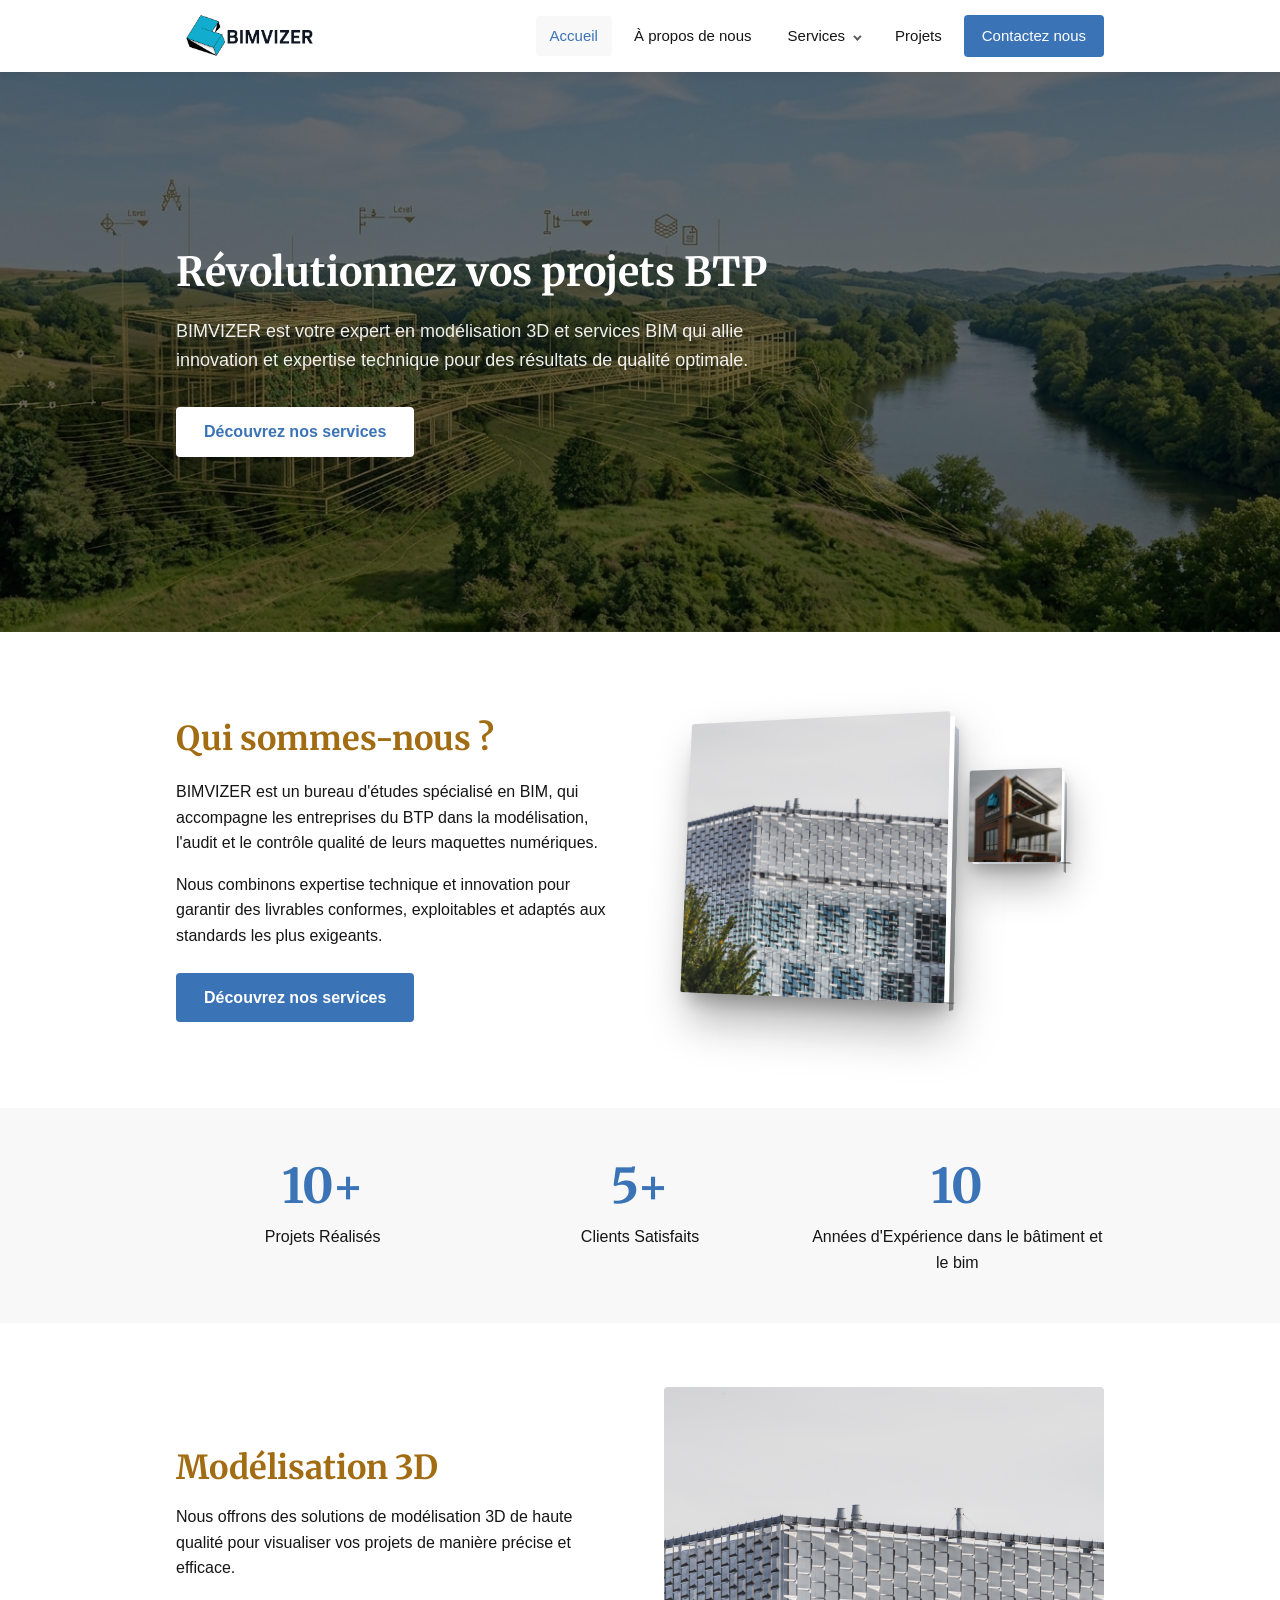
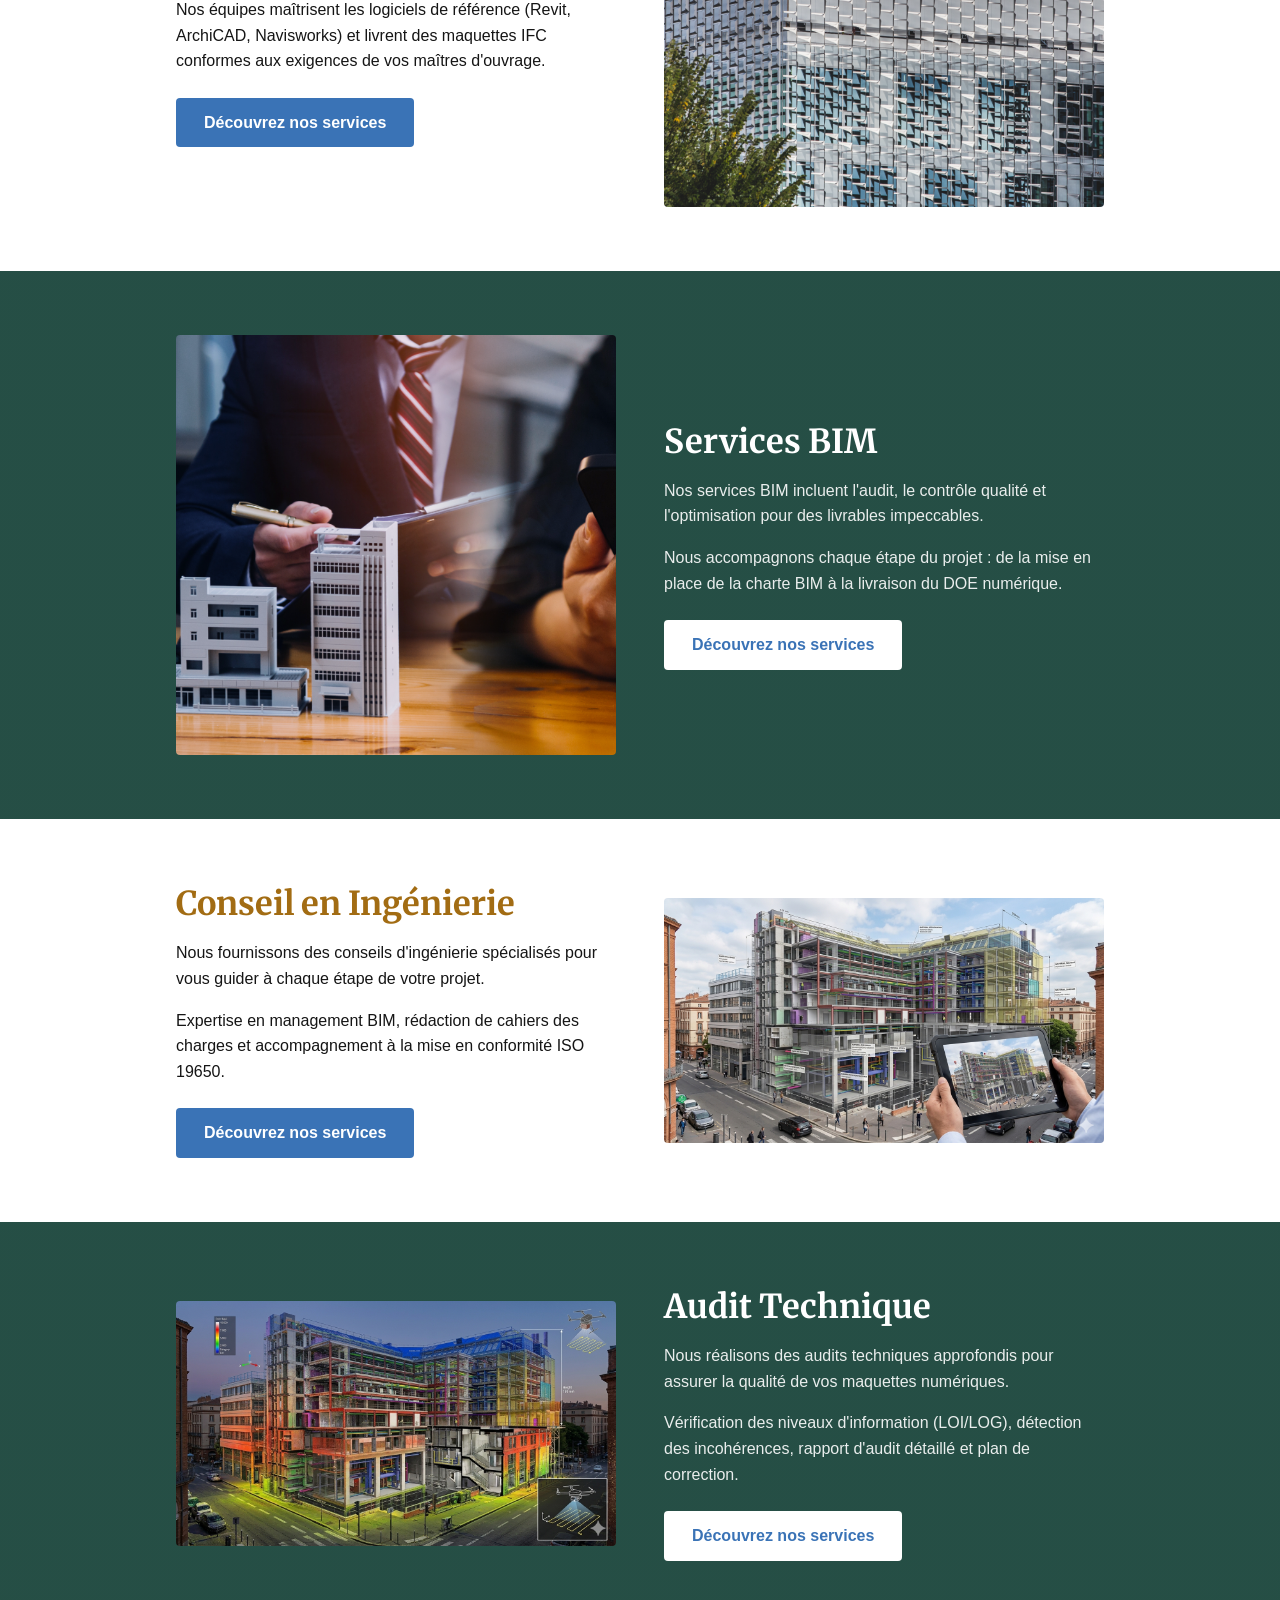
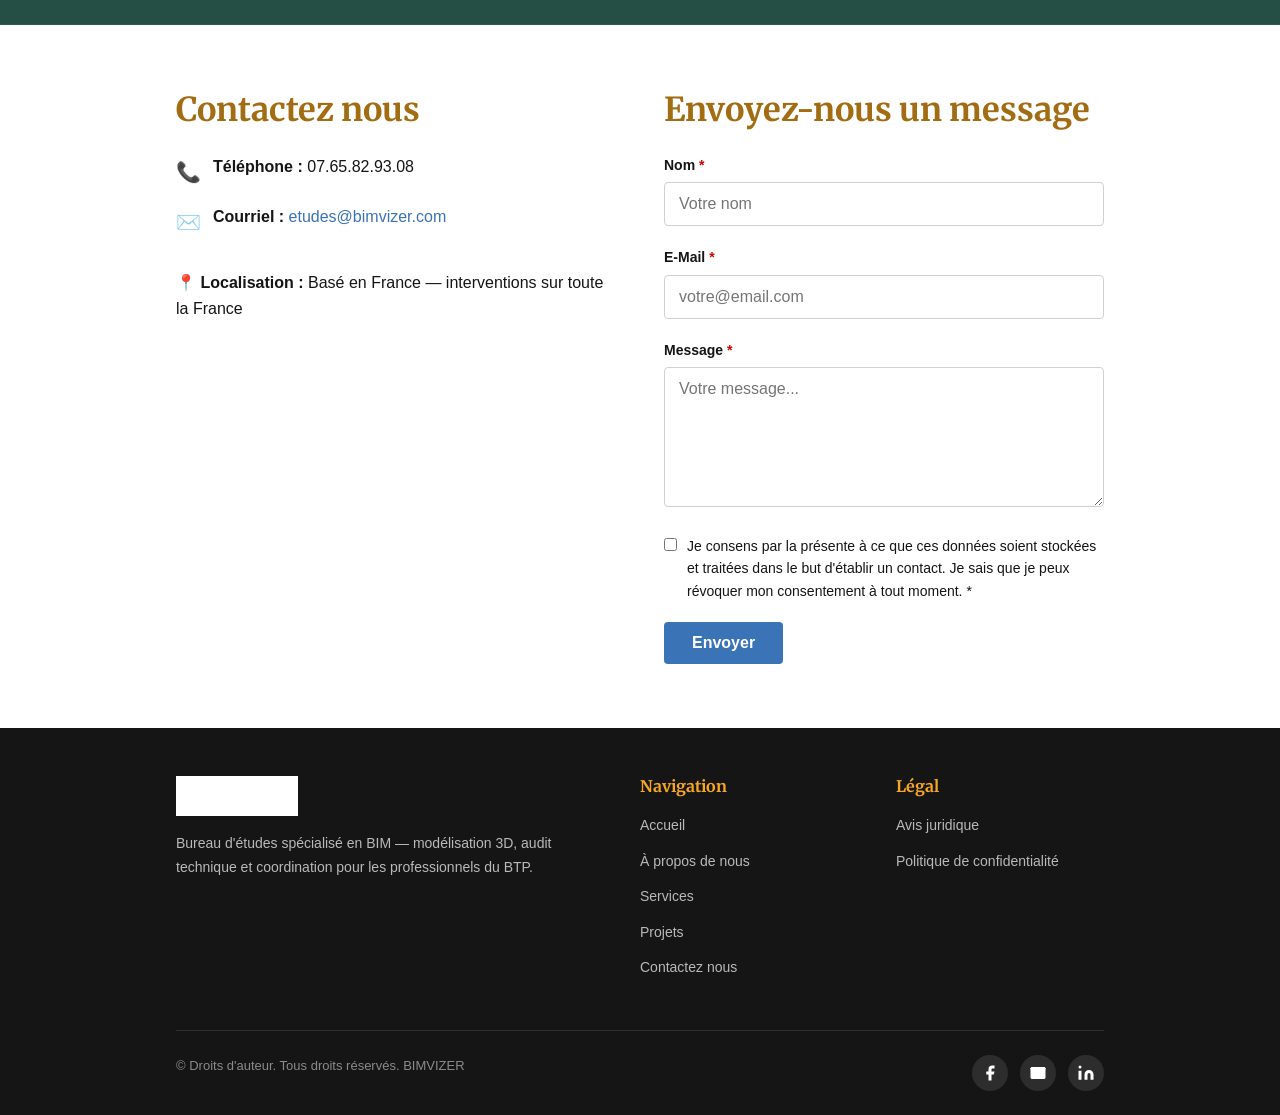
==== index.html @ ee9e4ab6 "ajout site BIMVIZER" ====
<!DOCTYPE html>
<html lang="fr-FR">
<head>
  <meta charset="UTF-8">
  <meta name="viewport" content="width=device-width, initial-scale=1">
  <title>BIMVIZER - Experts en Modélisation et Services BIM</title>
  <meta name="description" content="Découvrez BIMVIZER, votre partenaire en modélisation 3D et audit technique pour projet BTP.">
  <link rel="stylesheet" href="css/style.css">
</head>
<body>

<!-- ===== HEADER ===== -->
<header class="site-header">
  <div class="header-inner">
    <a href="index.html" class="logo-link">
      <img src="assets/images/logo-nav.png" alt="BIMVIZER" height="48">
    </a>
    <input type="checkbox" id="nav-toggle" class="nav-toggle">
    <label for="nav-toggle" class="nav-toggle-label" aria-label="Menu">
      <span></span><span></span><span></span>
    </label>
    <nav class="site-nav" aria-label="Navigation principale">
      <a href="index.html" class="active">Accueil</a>
      <a href="pages/a-propos.html">À propos de nous</a>
      <div class="nav-dropdown">
        <a href="pages/services.html">Services</a>
        <div class="nav-dropdown__menu">
          <a href="pages/modelisation-3d.html">Modélisation 3D BIM</a>
          <a href="pages/audit-bim.html">Audit & Contrôle qualité BIM</a>
          <a href="pages/coordination-bim.html">Coordination BIM</a>
          <a href="pages/services.html#releve">Relevé / Scan 3D</a>
        </div>
      </div>
      <a href="pages/projets.html">Projets</a>
      <a href="pages/contact.html" class="nav-cta">Contactez nous</a>
    </nav>
  </div>
</header>

<!-- ===== HERO ===== -->
<section class="hero">
  <div class="container">
    <div class="hero__inner fade-up is-visible">
      <h1>Révolutionnez vos projets BTP</h1>
      <p>BIMVIZER est votre expert en modélisation 3D et services BIM qui allie innovation et expertise technique pour des résultats de qualité optimale.</p>
      <a href="pages/services.html" class="btn btn--white">Découvrez nos services</a>
    </div>
  </div>
</section>

<!-- ===== QUI SOMMES-NOUS ===== -->
<section class="section section--white">
  <div class="container">
    <div class="about-grid">
      <div class="about-text fade-up">
        <h2>Qui sommes-nous&nbsp;?</h2>
        <p>BIMVIZER est un bureau d'études spécialisé en BIM, qui accompagne les entreprises du BTP dans la modélisation, l'audit et le contrôle qualité de leurs maquettes numériques.</p>
        <p>Nous combinons expertise technique et innovation pour garantir des livrables conformes, exploitables et adaptés aux standards les plus exigeants.</p>
        <a href="pages/a-propos.html" class="btn btn--primary" style="margin-top:8px">Découvrez nos services</a>
      </div>
      <div class="about-images fade-up">
        <div class="img-3d-wrap">
          <img src="assets/images/bim-model-1.png" alt="Maquette BIM">
        </div>
        <div class="img-3d-wrap img-3d-wrap--secondary">
          <img src="assets/images/bim-model-2.png" alt="Coordination BIM">
        </div>
      </div>
    </div>
  </div>
</section>

<!-- ===== STATS ===== -->
<section class="stats-section">
  <div class="container">
    <div class="stats-grid">
      <div class="stat-item fade-up">
        <h2>10+</h2>
        <p>Projets Réalisés</p>
      </div>
      <div class="stat-item fade-up">
        <h2>5+</h2>
        <p>Clients Satisfaits</p>
      </div>
      <div class="stat-item fade-up">
        <h2>10</h2>
        <p>Années d'Expérience dans le bâtiment et le bim</p>
      </div>
    </div>
  </div>
</section>

<!-- ===== SERVICE 1 — Modélisation 3D ===== -->
<section class="section section--white service-section">
  <div class="container">
    <div class="service-layout">
      <div class="service-text fade-up">
        <h2>Modélisation 3D</h2>
        <p>Nous offrons des solutions de modélisation 3D de haute qualité pour visualiser vos projets de manière précise et efficace.</p>
        <p>Nos équipes maîtrisent les logiciels de référence (Revit, ArchiCAD, Navisworks) et livrent des maquettes IFC conformes aux exigences de vos maîtres d'ouvrage.</p>
        <a href="pages/modelisation-3d.html" class="btn btn--primary">Découvrez nos services</a>
      </div>
      <div class="service-image fade-up">
        <img src="assets/images/bim-model-1.png" alt="Modélisation 3D BIM">
      </div>
    </div>
  </div>
</section>

<!-- ===== SERVICE 2 — Services BIM (overlay) ===== -->
<section class="service-section service-section--overlay" style="--service-bg-img:url('assets/images/hero-bg.png')">
  <div class="container">
    <div class="service-layout service-layout--reverse">
      <div class="service-text fade-up">
        <h2>Services BIM</h2>
        <p>Nos services BIM incluent l'audit, le contrôle qualité et l'optimisation pour des livrables impeccables.</p>
        <p>Nous accompagnons chaque étape du projet : de la mise en place de la charte BIM à la livraison du DOE numérique.</p>
        <a href="pages/services.html" class="btn btn--white">Découvrez nos services</a>
      </div>
      <div class="service-image fade-up">
        <img src="assets/images/services-img.png" alt="Services BIM">
      </div>
    </div>
  </div>
</section>

<!-- ===== SERVICE 3 — Conseil en Ingénierie ===== -->
<section class="section section--white service-section">
  <div class="container">
    <div class="service-layout">
      <div class="service-text fade-up">
        <h2>Conseil en Ingénierie</h2>
        <p>Nous fournissons des conseils d'ingénierie spécialisés pour vous guider à chaque étape de votre projet.</p>
        <p>Expertise en management BIM, rédaction de cahiers des charges et accompagnement à la mise en conformité ISO 19650.</p>
        <a href="pages/coordination-bim.html" class="btn btn--primary">Découvrez nos services</a>
      </div>
      <div class="service-image fade-up">
        <img src="assets/images/coordination.png" alt="Coordination BIM">
      </div>
    </div>
  </div>
</section>

<!-- ===== SERVICE 4 — Audit Technique (overlay) ===== -->
<section class="service-section service-section--overlay" style="--service-bg-img:url('assets/images/audit-bim.png')">
  <div class="container">
    <div class="service-layout service-layout--reverse">
      <div class="service-text fade-up">
        <h2>Audit Technique</h2>
        <p>Nous réalisons des audits techniques approfondis pour assurer la qualité de vos maquettes numériques.</p>
        <p>Vérification des niveaux d'information (LOI/LOG), détection des incohérences, rapport d'audit détaillé et plan de correction.</p>
        <a href="pages/audit-bim.html" class="btn btn--white">Découvrez nos services</a>
      </div>
      <div class="service-image fade-up">
        <img src="assets/images/audit-bim.png" alt="Audit BIM">
      </div>
    </div>
  </div>
</section>

<!-- ===== CONTACT ===== -->
<section class="section section--white" id="contact">
  <div class="container">
    <div class="contact-grid">
      <div class="contact-info fade-up">
        <h2>Contactez nous</h2>
        <ul class="contact-info-list">
          <li>
            <span class="icon">📞</span>
            <span><strong>Téléphone&nbsp;:</strong> 07.65.82.93.08</span>
          </li>
          <li>
            <span class="icon">✉️</span>
            <span><strong>Courriel&nbsp;:</strong> <a href="mailto:etudes@bimvizer.com" style="color:var(--primary)">etudes@bimvizer.com</a></span>
          </li>
        </ul>
        <p><strong>📍 Localisation :</strong> Basé en France — interventions sur toute la France</p>
      </div>
      <div class="contact-form fade-up">
        <h2>Envoyez-nous un message</h2>
        <form id="contact-form" novalidate>
          <div class="form-group">
            <label for="name">Nom <span class="required">*</span></label>
            <input type="text" id="name" name="name" class="form-control" required placeholder="Votre nom">
          </div>
          <div class="form-group">
            <label for="email">E-Mail <span class="required">*</span></label>
            <input type="email" id="email" name="email" class="form-control" required placeholder="votre@email.com">
          </div>
          <div class="form-group">
            <label for="message">Message <span class="required">*</span></label>
            <textarea id="message" name="message" class="form-control" required placeholder="Votre message..."></textarea>
          </div>
          <div class="form-check">
            <input type="checkbox" id="consent" name="consent" required>
            <label for="consent">Je consens par la présente à ce que ces données soient stockées et traitées dans le but d'établir un contact. Je sais que je peux révoquer mon consentement à tout moment. <span class="required">*</span></label>
          </div>
          <div class="form-submit">
            <button type="submit" class="btn btn--primary">Envoyer</button>
          </div>
          <p class="form-msg" id="form-msg" hidden></p>
        </form>
      </div>
    </div>
  </div>
</section>

<!-- ===== FOOTER ===== -->
<footer class="site-footer">
  <div class="footer-inner">
    <div class="footer-top">
      <div class="footer-brand">
        <img src="assets/images/logo-nav.png" alt="BIMVIZER">
        <p>Bureau d'études spécialisé en BIM&nbsp;— modélisation 3D, audit technique et coordination pour les professionnels du BTP.</p>
      </div>
      <div class="footer-col">
        <h4>Navigation</h4>
        <ul>
          <li><a href="index.html">Accueil</a></li>
          <li><a href="pages/a-propos.html">À propos de nous</a></li>
          <li><a href="pages/services.html">Services</a></li>
          <li><a href="pages/projets.html">Projets</a></li>
          <li><a href="pages/contact.html">Contactez nous</a></li>
        </ul>
      </div>
      <div class="footer-col">
        <h4>Légal</h4>
        <ul>
          <li><a href="#">Avis juridique</a></li>
          <li><a href="#">Politique de confidentialité</a></li>
        </ul>
      </div>
    </div>
    <div class="footer-bottom">
      <p class="footer-copy">&copy; Droits d'auteur. Tous droits réservés. BIMVIZER</p>
      <div class="social-links">
        <a href="https://www.facebook.com/" target="_blank" rel="noopener" aria-label="Facebook">
          <svg viewBox="0 0 24 24"><path d="M18 2h-3a5 5 0 0 0-5 5v3H7v4h3v8h4v-8h3l1-4h-4V7a1 1 0 0 1 1-1h3z"/></svg>
        </a>
        <a href="mailto:etudes@bimvizer.com" aria-label="Email">
          <svg viewBox="0 0 24 24"><path d="M4 4h16c1.1 0 2 .9 2 2v12c0 1.1-.9 2-2 2H4c-1.1 0-2-.9-2-2V6c0-1.1.9-2 2-2z"/><polyline points="22,6 12,13 2,6" style="fill:none;stroke:currentColor;stroke-width:2"/></svg>
        </a>
        <a href="https://www.linkedin.com/" target="_blank" rel="noopener" aria-label="LinkedIn">
          <svg viewBox="0 0 24 24"><path d="M16 8a6 6 0 0 1 6 6v7h-4v-7a2 2 0 0 0-2-2 2 2 0 0 0-2 2v7h-4v-7a6 6 0 0 1 6-6z"/><rect x="2" y="9" width="4" height="12"/><circle cx="4" cy="4" r="2"/></svg>
        </a>
      </div>
    </div>
  </div>
</footer>

<script>
// Scroll animations
(function(){
  var els = document.querySelectorAll('.fade-up');
  if (!('IntersectionObserver' in window)) {
    els.forEach(function(el){ el.classList.add('is-visible'); });
    return;
  }
  var io = new IntersectionObserver(function(entries){
    entries.forEach(function(e){
      if(e.isIntersecting){ e.target.classList.add('is-visible'); io.unobserve(e.target); }
    });
  }, { threshold: 0.1 });
  els.forEach(function(el){ io.observe(el); });
})();

// Contact form
(function(){
  var form = document.getElementById('contact-form');
  var msg  = document.getElementById('form-msg');
  if(!form) return;
  form.addEventListener('submit', function(e){
    e.preventDefault();
    if(!form.checkValidity()){ form.reportValidity(); return; }
    msg.hidden = false;
    msg.className = 'form-msg form-msg--success';
    msg.textContent = 'Le message a été envoyé avec succès.';
    form.reset();
  });
})();
</script>
</body>
</html>
---- css/style.css ----
/* ============================================================
   BIMVIZER — Design System
   Couleurs:  bg=#f8f8f8  text=#151515  primary=#3a73b6
              gold=#a26c13  footer-gold=#F5A623  footer-bg=#151515
   Polices:   Arial (body)  Merriweather (headings)
   Max-width: 960px (content)
   ============================================================ */

@import url('https://fonts.googleapis.com/css2?family=Merriweather:wght@300;400;700&display=swap');

/* ---- Reset ---- */
*, *::before, *::after { box-sizing: border-box; margin: 0; padding: 0; }
img { max-width: 100%; height: auto; display: block; }
a { text-decoration: none; color: inherit; }
ul { list-style: none; }

/* ---- Root tokens ---- */
:root {
  --bg:          #f8f8f8;
  --text:        #151515;
  --primary:     #3a73b6;
  --gold:        #a26c13;
  --footer-gold: #F5A623;
  --footer-bg:   #151515;
  --teal:        #50E3C2;
  --white:       #ffffff;
  --max-w:       960px;
  --radius:      4px;
  --transition:  0.25s ease;
}

/* ---- Base ---- */
html { scroll-behavior: smooth; }
body {
  font-family: Arial, Helvetica, sans-serif;
  font-size: 16px;
  line-height: 1.6;
  color: var(--text);
  background: var(--bg);
}
h1, h2, h3, h4, h5, h6 {
  font-family: 'Merriweather', Georgia, serif;
  line-height: 1.25;
}
h1 { font-size: 40px; }
h2 { font-size: 33px; }
h3 { font-size: 28px; }
h4 { font-size: 23px; }
h5 { font-size: 19px; }
h6 { font-size: 16px; }
p { margin-bottom: 1em; }
p:last-child { margin-bottom: 0; }

/* ---- Layout helpers ---- */
.container {
  width: 100%;
  max-width: var(--max-w);
  margin: 0 auto;
  padding: 0 16px;
}
.section { padding: 64px 0; }
.section--white  { background: var(--white); color: var(--text); }
.section--light  { background: var(--bg);    color: var(--text); }
.section--dark   { background: var(--footer-bg); color: var(--white); }

/* ---- Buttons ---- */
.btn {
  display: inline-block;
  padding: 12px 28px;
  border-radius: var(--radius);
  font-family: Arial, sans-serif;
  font-size: 16px;
  font-weight: 600;
  cursor: pointer;
  transition: opacity var(--transition), background var(--transition);
  border: none;
}
.btn--primary {
  background: var(--primary);
  color: var(--white);
}
.btn--primary:hover { opacity: 0.88; }
.btn--ghost {
  background: transparent;
  color: var(--primary);
  border: 2px solid var(--primary);
}
.btn--ghost:hover { background: var(--primary); color: var(--white); }
.btn--white {
  background: var(--white);
  color: var(--primary);
}
.btn--white:hover { background: var(--bg); }

/* ---- Grid ---- */
.row {
  display: flex;
  flex-wrap: wrap;
  gap: 32px;
  align-items: center;
}
.row--reverse { flex-direction: row-reverse; }
.col-6 { flex: 0 0 calc(50% - 16px); max-width: calc(50% - 16px); }
.col-4 { flex: 0 0 calc(33.333% - 22px); max-width: calc(33.333% - 22px); }
.col-3 { flex: 0 0 calc(25% - 24px); max-width: calc(25% - 24px); }
.col-12 { flex: 0 0 100%; max-width: 100%; }

/* ============================================================
   HEADER / NAV
   ============================================================ */
.site-header {
  position: sticky;
  top: 0;
  z-index: 1000;
  background: var(--white);
  box-shadow: 0 2px 8px rgba(0,0,0,0.08);
}
.header-inner {
  display: flex;
  align-items: center;
  justify-content: space-between;
  height: 72px;
  max-width: var(--max-w);
  margin: 0 auto;
  padding: 0 16px;
}
.logo-link img {
  height: 48px;
  width: auto;
}

/* Nav */
.site-nav { display: flex; align-items: center; gap: 8px; }
.site-nav a {
  padding: 8px 14px;
  border-radius: var(--radius);
  font-size: 15px;
  color: var(--text);
  transition: background var(--transition), color var(--transition);
}
.site-nav a:hover,
.site-nav a.active { background: var(--bg); color: var(--primary); }
.site-nav a.nav-cta {
  background: var(--primary);
  color: var(--white);
  padding: 9px 18px;
}
.site-nav a.nav-cta:hover { opacity: 0.88; }

/* Hamburger */
.nav-toggle { display: none; }
.nav-toggle-label {
  display: none;
  flex-direction: column;
  gap: 5px;
  cursor: pointer;
  padding: 4px;
}
.nav-toggle-label span {
  display: block;
  width: 26px;
  height: 2px;
  background: var(--text);
  transition: all var(--transition);
}

/* ============================================================
   HERO
   ============================================================ */
.hero {
  position: relative;
  min-height: 560px;
  display: flex;
  align-items: center;
  background:
    linear-gradient(rgba(0,0,0,0.55), rgba(0,0,0,0.55)),
    url('../assets/images/nature.png') center/cover no-repeat;
  color: var(--white);
  padding: 80px 0;
}
.hero .container { position: relative; z-index: 1; }
.hero__inner { max-width: 600px; }
.hero h1 {
  color: var(--white);
  font-size: 40px;
  margin-bottom: 20px;
}
.hero p {
  font-size: 18px;
  opacity: 0.92;
  margin-bottom: 32px;
}

/* ============================================================
   ABOUT SECTION
   ============================================================ */
.about-grid {
  display: grid;
  grid-template-columns: 1fr 1fr;
  gap: 48px;
  align-items: center;
}
.about-text h2 { color: var(--gold); margin-bottom: 20px; }
.about-text p  { color: var(--text); margin-bottom: 16px; }
.about-text .btn { margin-top: 8px; }
.about-images {
  display: grid;
  grid-template-columns: 3fr 1fr;
  gap: 16px;
  align-items: start;
  perspective: 1000px;
  padding: 24px 40px 48px 16px;
}

/* ── 3D parallelepiped block effect ─────────────────────────── */
.img-3d-wrap {
  position: relative;
  display: block;
  border-radius: 2px;
  transform: rotateY(-18deg) rotateX(5deg);
  transform-style: preserve-3d;
  box-shadow:
    0 24px 48px rgba(0, 0, 0, 0.34),
    0 8px 18px rgba(0, 0, 0, 0.22);
  transition: transform 0.35s ease, box-shadow 0.35s ease;
  will-change: transform;
}
.img-3d-wrap::before,
.img-3d-wrap::after {
  content: "";
  position: absolute;
  pointer-events: none;
  background: linear-gradient(135deg, rgba(58,115,182,0.22), rgba(21,21,21,0.42));
  transform-style: preserve-3d;
}
.img-3d-wrap::before {
  top: 10px;
  right: -18px;
  width: 18px;
  height: calc(100% - 2px);
  transform: rotateY(90deg);
  transform-origin: left center;
  filter: brightness(0.72);
}
.img-3d-wrap::after {
  left: 9px;
  bottom: -18px;
  width: calc(100% - 1px);
  height: 18px;
  transform: rotateX(90deg);
  transform-origin: center top;
  filter: brightness(0.62);
}
.img-3d-wrap:hover {
  transform: rotateY(-10deg) rotateX(3deg);
  box-shadow:
    0 20px 40px rgba(0, 0, 0, 0.3),
    0 5px 15px rgba(0, 0, 0, 0.2);
}
.img-3d-wrap--secondary {
  margin-top: 52px;
  box-shadow:
    0 20px 38px rgba(0, 0, 0, 0.3),
    0 6px 14px rgba(0, 0, 0, 0.2);
}
.img-3d-wrap img {
  position: relative;
  z-index: 2;
  display: block;
  width: 100%;
  height: 100%;
  object-fit: cover;
  border-radius: 2px;
  transform: translateZ(18px);
}

/* ============================================================
   STATS STRIP
   ============================================================ */
.stats-section { padding: 48px 0; background: var(--bg); }
.stats-grid {
  display: grid;
  grid-template-columns: repeat(3, 1fr);
  gap: 24px;
  text-align: center;
}
.stat-item h2 {
  color: var(--primary);
  font-size: 48px;
  font-weight: 700;
  margin-bottom: 8px;
}
.stat-item p { color: var(--text); font-size: 16px; }

/* ============================================================
   SERVICE SECTIONS (alternating image/text)
   ============================================================ */
.service-section { padding: 64px 0; }
.service-section--overlay {
  position: relative;
  background-color: #50E3C2;
  background-image:
    linear-gradient(rgba(21,21,21,0.72), rgba(21,21,21,0.72)),
    var(--service-bg-img, url('../assets/images/hero-bg.png'));
  background-size: cover;
  background-position: center;
  color: var(--white);
}
.service-section--overlay h2 { color: var(--white); }
.service-section--overlay p  { color: rgba(255,255,255,0.9); }

.service-layout {
  display: grid;
  grid-template-columns: 1fr 1fr;
  gap: 48px;
  align-items: center;
}
.service-layout--reverse { direction: rtl; }
.service-layout--reverse > * { direction: ltr; }

.service-text h2 { color: var(--gold); margin-bottom: 16px; }
.service-section--overlay .service-text h2 { color: var(--white); }
.service-text p  { margin-bottom: 16px; }
.service-text .btn { margin-top: 8px; }
.service-image img {
  width: 100%;
  border-radius: var(--radius);
  object-fit: cover;
  max-height: 420px;
}

/* ============================================================
   SERVICES CARDS PAGE
   ============================================================ */
.services-grid {
  display: grid;
  grid-template-columns: repeat(2, 1fr);
  gap: 32px;
  margin-top: 40px;
}
.service-card {
  background: var(--white);
  border-radius: 8px;
  overflow: hidden;
  box-shadow: 0 2px 12px rgba(0,0,0,0.07);
  transition: transform var(--transition), box-shadow var(--transition);
}
.service-card:hover {
  transform: translateY(-4px);
  box-shadow: 0 8px 24px rgba(0,0,0,0.12);
}
.service-card__img { aspect-ratio: 16/9; object-fit: cover; width: 100%; }
.service-card__body { padding: 24px; }
.service-card__body h3 { color: var(--primary); margin-bottom: 10px; }
.service-card__body p  { color: var(--text); font-size: 15px; margin-bottom: 16px; }

/* ============================================================
   PROJECTS GRID
   ============================================================ */
.projects-grid {
  display: grid;
  grid-template-columns: repeat(3, 1fr);
  gap: 28px;
  margin-top: 40px;
}
.project-card {
  background: var(--white);
  border-radius: 8px;
  overflow: hidden;
  box-shadow: 0 2px 12px rgba(0,0,0,0.07);
  transition: transform var(--transition);
}
.project-card:hover { transform: translateY(-4px); }
.project-card__img { aspect-ratio: 4/3; object-fit: cover; width: 100%; }
.project-card__body { padding: 20px; }
.project-card__body h3 { color: var(--primary); font-size: 20px; margin-bottom: 8px; }
.project-card__meta { font-size: 13px; color: #666; margin-bottom: 8px; }
.project-card__body p  { font-size: 15px; color: var(--text); }

/* ============================================================
   CONTACT
   ============================================================ */
.contact-grid {
  display: grid;
  grid-template-columns: 1fr 1fr;
  gap: 48px;
  align-items: start;
}
.contact-info h2 { color: var(--gold); margin-bottom: 24px; }
.contact-info-list { margin-bottom: 32px; }
.contact-info-list li {
  display: flex;
  align-items: flex-start;
  gap: 12px;
  margin-bottom: 16px;
  font-size: 16px;
}
.contact-info-list li span.icon {
  font-size: 20px;
  flex-shrink: 0;
  margin-top: 2px;
}
.map-wrapper {
  width: 100%;
  border-radius: var(--radius);
  overflow: hidden;
  margin-top: 16px;
}
.map-wrapper img { width: 100%; }

/* Form */
.contact-form h2 { color: var(--gold); margin-bottom: 24px; }
.form-group { margin-bottom: 20px; }
.form-group label {
  display: block;
  font-size: 14px;
  font-weight: 600;
  margin-bottom: 6px;
  color: var(--text);
}
.form-group .required { color: #c00; }
.form-control {
  width: 100%;
  padding: 12px 14px;
  border: 1px solid #d0d0d0;
  border-radius: var(--radius);
  font-family: Arial, sans-serif;
  font-size: 16px;
  color: var(--text);
  background: var(--white);
  transition: border-color var(--transition);
}
.form-control:focus {
  outline: none;
  border-color: var(--primary);
}
textarea.form-control { min-height: 140px; resize: vertical; }
.form-check {
  display: flex;
  align-items: flex-start;
  gap: 10px;
  margin-bottom: 20px;
}
.form-check input { margin-top: 3px; flex-shrink: 0; }
.form-check label { font-size: 14px; color: var(--text); }
.form-submit { text-align: left; }
.form-msg { margin-top: 12px; font-size: 14px; }
.form-msg--error { color: #c00; }
.form-msg--success { color: #2a7a2a; }

/* ============================================================
   PAGE HERO (inner pages)
   ============================================================ */
.page-hero {
  padding: 72px 0 48px;
  background:
    linear-gradient(rgba(0,0,0,0.55), rgba(0,0,0,0.55)),
    url('../assets/images/nature.png') center/cover no-repeat;
  color: var(--white);
  text-align: center;
}
.page-hero h1 { color: var(--white); margin-bottom: 12px; }
.page-hero p  { font-size: 18px; opacity: 0.9; max-width: 600px; margin: 0 auto; }

/* Breadcrumb */
.breadcrumb {
  font-size: 14px;
  color: rgba(255,255,255,0.7);
  margin-bottom: 16px;
}
.breadcrumb a { color: rgba(255,255,255,0.85); }
.breadcrumb a:hover { color: var(--white); }
.breadcrumb span { margin: 0 6px; }

/* ============================================================
   SECTION TITLE BLOCK
   ============================================================ */
.section-title { text-align: center; margin-bottom: 48px; }
.section-title h2 { color: var(--gold); margin-bottom: 12px; }
.section-title p  { font-size: 17px; color: #555; max-width: 680px; margin: 0 auto; }
.section-title--white h2 { color: var(--white); }
.section-title--white p  { color: rgba(255,255,255,0.85); }

/* ============================================================
   ABOUT PAGE — TEAM / VALUES
   ============================================================ */
.values-grid {
  display: grid;
  grid-template-columns: repeat(3, 1fr);
  gap: 28px;
  margin-top: 40px;
}
.value-card {
  text-align: center;
  padding: 32px 24px;
  background: var(--white);
  border-radius: 8px;
  box-shadow: 0 2px 12px rgba(0,0,0,0.07);
}
.value-card__icon {
  font-size: 40px;
  margin-bottom: 16px;
  display: flex;
  align-items: center;
  justify-content: center;
}
.value-card__icon svg { transition: transform 0.3s ease; }
.value-card:hover .value-card__icon svg { transform: scale(1.1); }

/* ---- Services nav (sticky, premium) ---- */
.service-card[id] { scroll-margin-top: 110px; }
section[id]       { scroll-margin-top: 90px;  }

.services-nav {
  position: sticky;
  top: 80px;
  z-index: 100;
  display: flex;
  gap: 12px;
  flex-wrap: wrap;
  justify-content: center;
  padding: 12px;
  margin-bottom: 32px;
  background: rgba(255,255,255,0.9);
  -webkit-backdrop-filter: blur(10px);
  backdrop-filter: blur(10px);
  border-radius: 12px;
  box-shadow: 0 10px 30px rgba(0,0,0,0.08);
}
.services-nav a {
  padding: 10px 16px;
  border-radius: 999px;
  text-decoration: none;
  font-weight: 500;
  font-size: 14px;
  background: #f1f5f9;
  color: #0f172a;
  transition: all 0.3s ease;
}
.services-nav a:hover {
  background: #2563eb;
  color: #fff;
  transform: translateY(-2px);
}
.services-nav a.active {
  background: #2563eb;
  color: #fff;
}

@media (max-width: 768px) {
  .services-nav {
    top: 64px;
    gap: 8px;
    padding: 10px;
  }
  .services-nav a { padding: 8px 12px; font-size: 13px; }
}

/* ---- Services nav dropdown (header) ---- */

.nav-dropdown { position: relative; display: inline-flex; align-items: center; }
.nav-dropdown > a::after {
  content: "";
  display: inline-block;
  width: 6px;
  height: 6px;
  margin-left: 8px;
  border-right: 2px solid currentColor;
  border-bottom: 2px solid currentColor;
  transform: rotate(45deg) translateY(-2px);
  opacity: 0.7;
}
.nav-dropdown__menu {
  position: absolute;
  top: 100%;
  left: 0;
  display: none;
  flex-direction: column;
  background: #fff;
  box-shadow: 0 6px 20px rgba(0,0,0,0.12);
  border-radius: var(--radius);
  min-width: 260px;
  padding: 6px;
  z-index: 100;
}
.nav-dropdown:hover .nav-dropdown__menu,
.nav-dropdown:focus-within .nav-dropdown__menu { display: flex; }
.nav-dropdown__menu a {
  white-space: nowrap;
  padding: 10px 14px;
  font-size: 14px;
  color: var(--text);
  border-radius: var(--radius);
  transition: background var(--transition), color var(--transition);
}
.nav-dropdown__menu a:hover { background: var(--bg); color: var(--primary); }

/* ---- Clients slider ---- */
.clients-slider {
  overflow: hidden;
  padding: 40px 0;
}
.clients-slider .slider-track {
  display: flex;
  gap: 60px;
  align-items: center;
  width: max-content;
  animation: clients-scroll 20s linear infinite;
}
.clients-slider .slider-track img {
  height: 60px;
  width: auto;
  object-fit: contain;
  filter: grayscale(100%);
  opacity: 0.8;
  transition: filter 0.3s ease, opacity 0.3s ease;
}
.clients-slider .slider-track img:hover {
  filter: grayscale(0);
  opacity: 1;
}
@keyframes clients-scroll {
  0%   { transform: translateX(0); }
  100% { transform: translateX(-50%); }
}
.value-card h3 { color: var(--primary); font-size: 20px; margin-bottom: 10px; }
.value-card p  { color: var(--text); font-size: 15px; }

.team-grid {
  display: grid;
  grid-template-columns: repeat(3, 1fr);
  gap: 32px;
  margin-top: 40px;
}
.team-card { text-align: center; }
.team-card__img {
  width: 140px; height: 140px;
  border-radius: 50%;
  object-fit: cover;
  margin: 0 auto 16px;
  background: var(--bg);
  border: 3px solid var(--primary);
}
.team-card h3 { color: var(--primary); margin-bottom: 4px; }
.team-card p  { font-size: 14px; color: #666; }

/* ============================================================
   AUDIT BIM PAGE
   ============================================================ */
.process-steps {
  counter-reset: steps;
  margin-top: 40px;
}
.process-step {
  display: grid;
  grid-template-columns: 56px 1fr;
  gap: 24px;
  align-items: start;
  margin-bottom: 32px;
}
.step-num {
  counter-increment: steps;
  width: 56px; height: 56px;
  border-radius: 50%;
  background: var(--primary);
  color: var(--white);
  display: flex;
  align-items: center;
  justify-content: center;
  font-family: 'Merriweather', serif;
  font-size: 22px;
  font-weight: 700;
  flex-shrink: 0;
}
.step-body h3 { color: var(--gold); margin-bottom: 8px; }

/* ============================================================
   FOOTER
   ============================================================ */
.site-footer {
  background: var(--footer-bg);
  color: var(--white);
  padding: 48px 0 24px;
}
.footer-inner {
  max-width: var(--max-w);
  margin: 0 auto;
  padding: 0 16px;
}
.footer-top {
  display: grid;
  grid-template-columns: 2fr 1fr 1fr;
  gap: 48px;
  padding-bottom: 40px;
  border-bottom: 1px solid rgba(255,255,255,0.12);
  margin-bottom: 24px;
}
.footer-brand img { height: 40px; width: auto; margin-bottom: 16px; filter: brightness(0) invert(1); }
.footer-brand p { font-size: 14px; color: rgba(255,255,255,0.7); line-height: 1.7; }
.footer-col h4 {
  font-family: 'Merriweather', serif;
  color: var(--footer-gold);
  font-size: 16px;
  margin-bottom: 16px;
}
.footer-col ul li { margin-bottom: 10px; }
.footer-col ul li a {
  font-size: 14px;
  color: rgba(255,255,255,0.7);
  transition: color var(--transition);
}
.footer-col ul li a:hover { color: var(--footer-gold); }
.footer-bottom {
  display: flex;
  align-items: center;
  justify-content: space-between;
  flex-wrap: wrap;
  gap: 12px;
}
.footer-copy { font-size: 13px; color: rgba(255,255,255,0.5); }
.social-links { display: flex; gap: 12px; }
.social-links a {
  width: 36px; height: 36px;
  border-radius: 50%;
  background: rgba(255,255,255,0.1);
  display: flex; align-items: center; justify-content: center;
  color: var(--white);
  font-size: 16px;
  transition: background var(--transition);
}
.social-links a:hover { background: var(--footer-gold); }
.social-links svg { width: 18px; height: 18px; fill: currentColor; }

/* ============================================================
   ANIMATIONS
   ============================================================ */
.fade-up {
  opacity: 0;
  transform: translateY(24px);
  transition: opacity 0.55s ease, transform 0.55s ease;
}
.fade-up.is-visible { opacity: 1; transform: translateY(0); }

/* ============================================================
   RESPONSIVE — TABLET (≤ 1024px)
   ============================================================ */
@media (max-width: 1024px) {
  h1 { font-size: 35px; }
  h2 { font-size: 29px; }
  h3 { font-size: 24px; }
  .about-grid,
  .service-layout,
  .contact-grid { grid-template-columns: 1fr; }
  .service-layout--reverse { direction: ltr; }
  .about-images { grid-template-columns: 1fr; padding: 16px 20px 32px 8px; }
  .about-images .img-3d-wrap--secondary { display: none; }
  .img-3d-wrap,
  .img-3d-wrap--secondary {
    transform: rotateX(4deg) rotateY(-8deg);
  }
  .img-3d-wrap:hover { transform: rotateX(3deg) rotateY(-6deg); }
  .footer-top { grid-template-columns: 1fr 1fr; }
  .projects-grid { grid-template-columns: repeat(2, 1fr); }
  .values-grid { grid-template-columns: repeat(2, 1fr); }
  .team-grid    { grid-template-columns: repeat(2, 1fr); }
}

/* ============================================================
   RESPONSIVE — MOBILE (≤ 768px)
   ============================================================ */
@media (max-width: 768px) {
  h1 { font-size: 30px; }
  h2 { font-size: 24px; }
  h3 { font-size: 20px; }
  .section { padding: 48px 0; }
  .hero { min-height: 420px; padding: 60px 0; }
  .hero h1 { font-size: 28px; }

  /* Mobile nav */
  .nav-toggle-label { display: flex; }
  .site-nav {
    display: none;
    position: absolute;
    top: 72px; left: 0; right: 0;
    background: var(--white);
    flex-direction: column;
    align-items: stretch;
    padding: 16px;
    box-shadow: 0 4px 12px rgba(0,0,0,0.1);
    gap: 4px;
  }
  .nav-toggle:checked ~ .site-nav { display: flex; }
  .site-nav a { padding: 12px 16px; border-radius: var(--radius); }

  /* Mobile dropdown: flatten inside the column nav */
  .nav-dropdown { display: flex; flex-direction: column; align-items: stretch; }
  .nav-dropdown > a::after { display: none; }
  .nav-dropdown__menu {
    position: static;
    display: flex;
    box-shadow: none;
    background: transparent;
    padding: 0 0 0 12px;
    min-width: 0;
  }
  .nav-dropdown__menu a { padding: 8px 12px; font-size: 14px; }

  .stats-grid { grid-template-columns: 1fr; gap: 32px; }
  .services-grid { grid-template-columns: 1fr; }
  .projects-grid { grid-template-columns: 1fr; }
  .values-grid   { grid-template-columns: 1fr; }
  .team-grid     { grid-template-columns: 1fr; }
  .footer-top    { grid-template-columns: 1fr; gap: 32px; }
  .footer-bottom { flex-direction: column; text-align: center; }
  .col-6, .col-4, .col-3 { flex: 0 0 100%; max-width: 100%; }
}
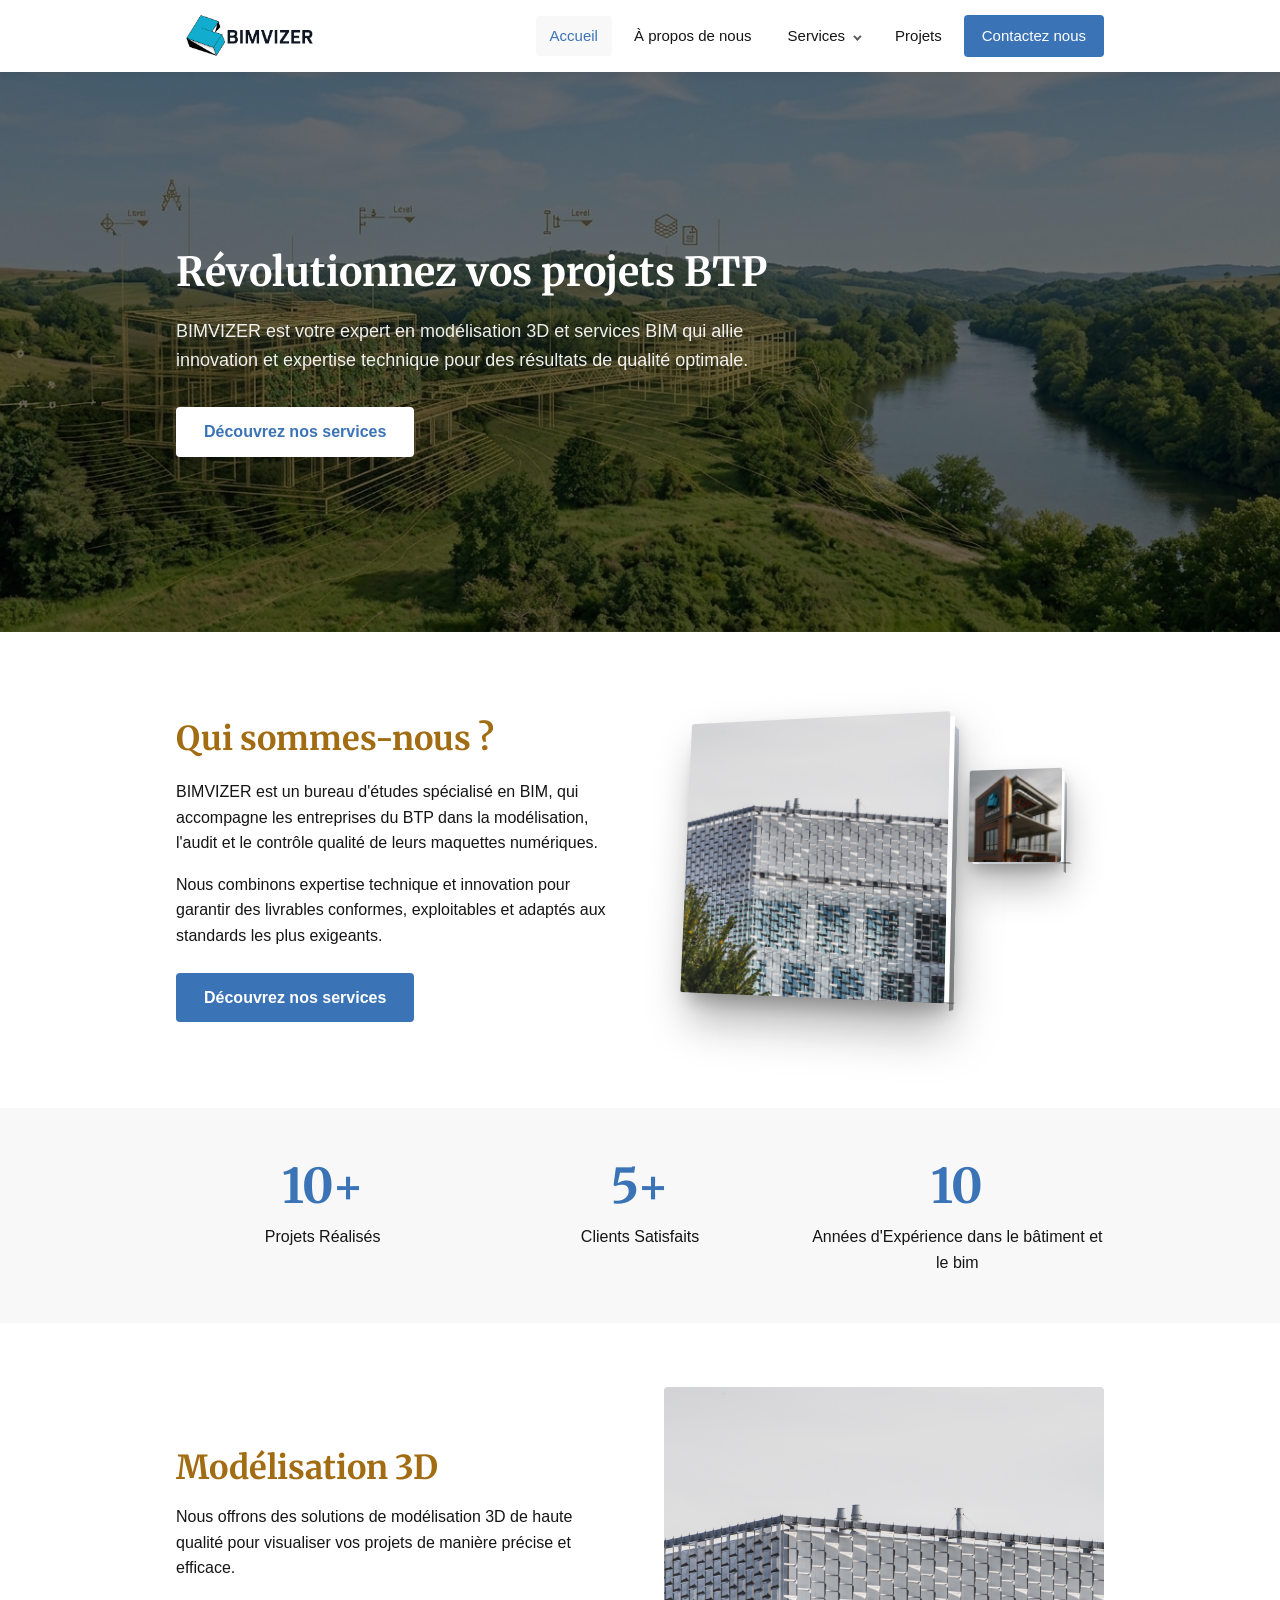
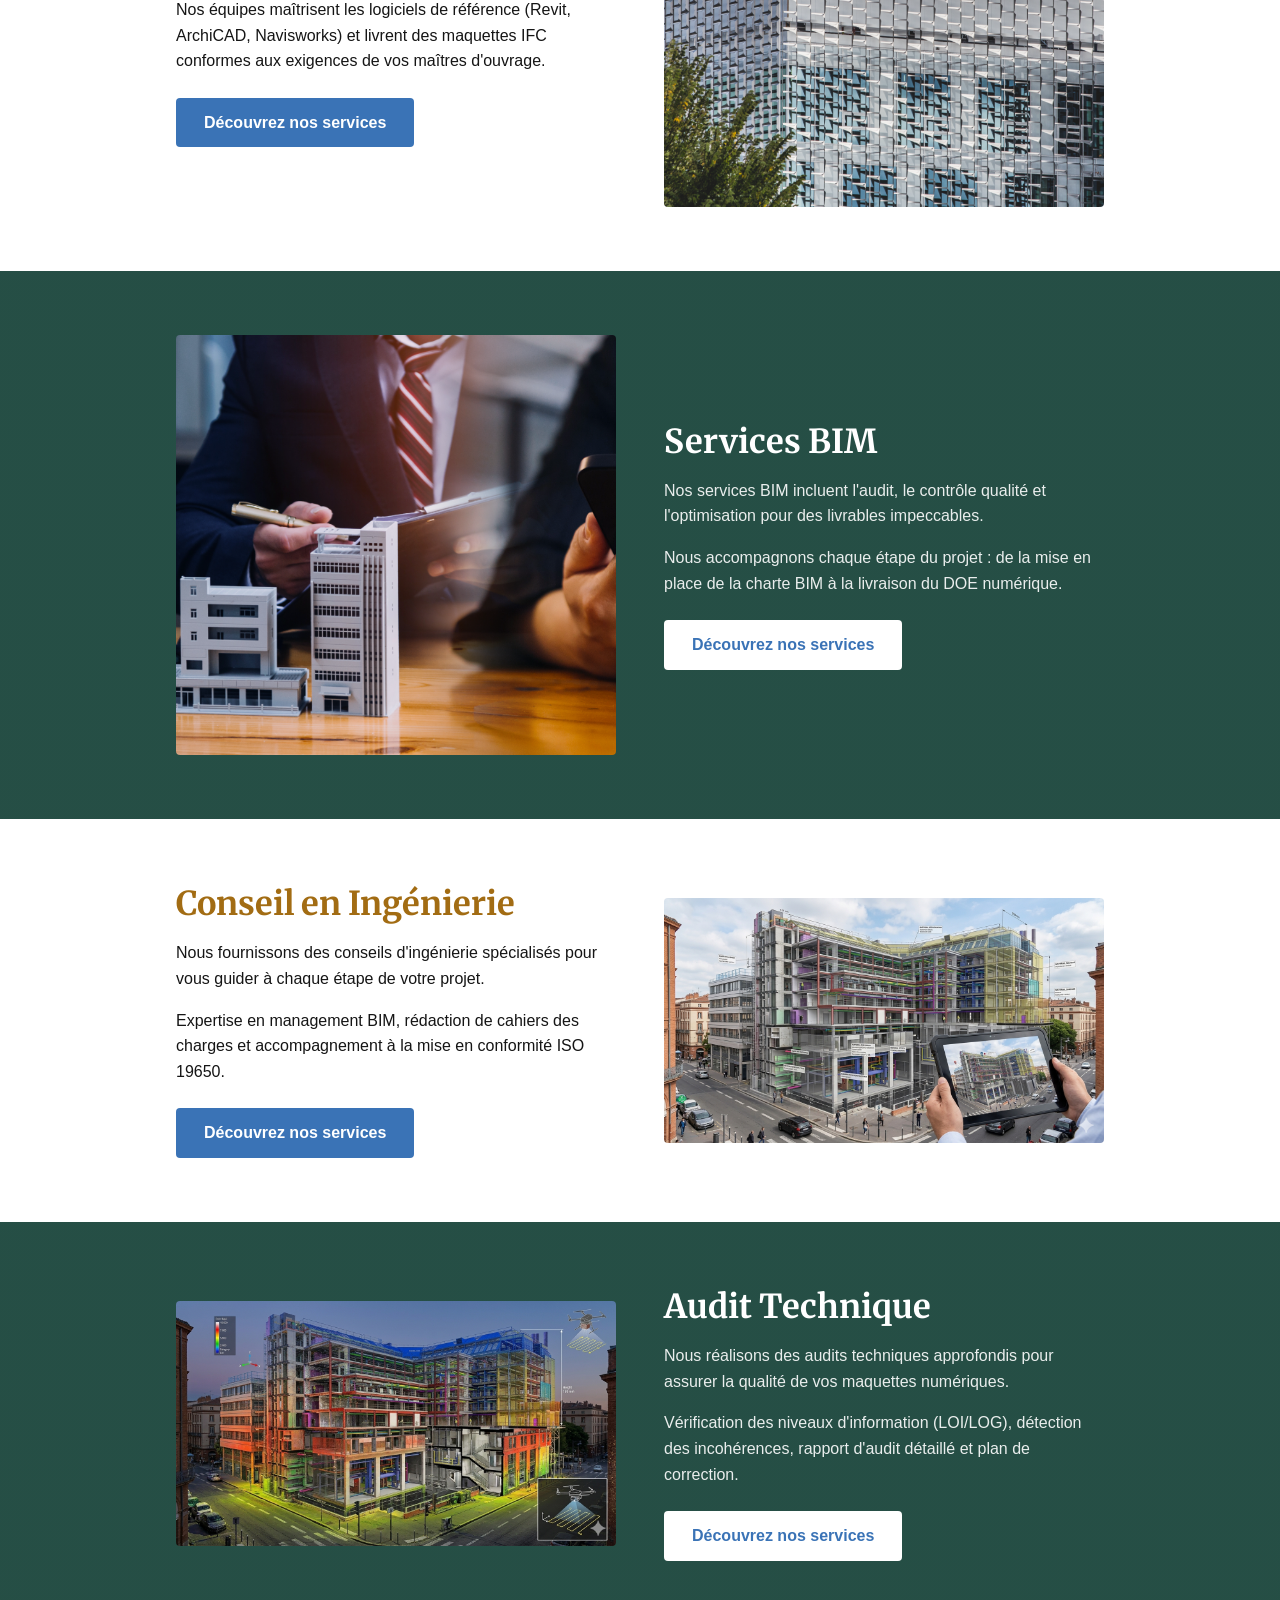
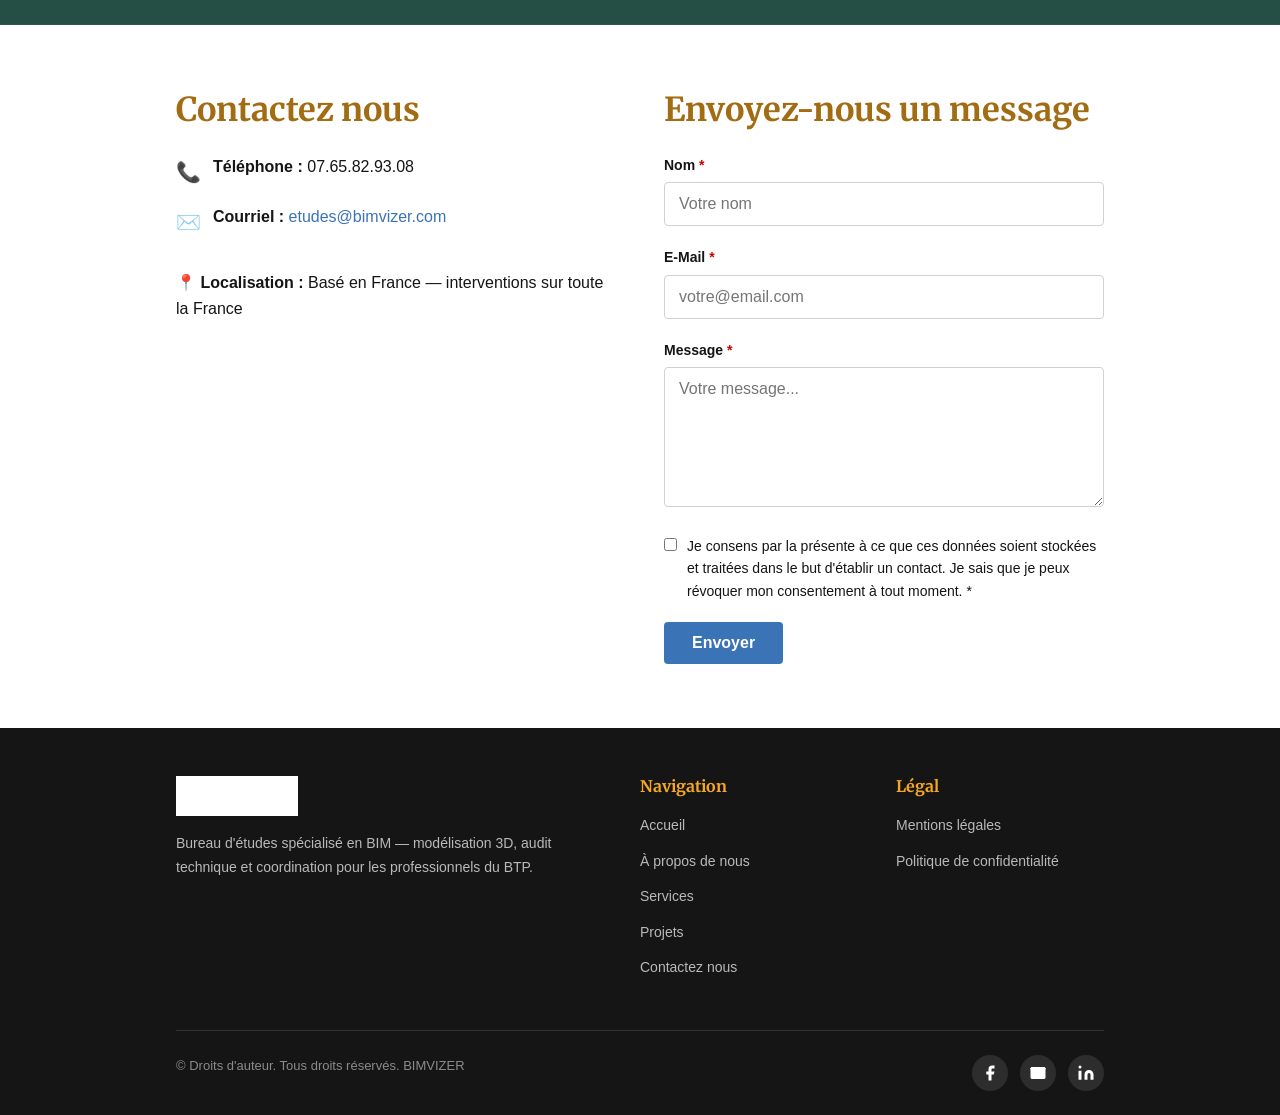
==== commit 8ccdfbe7: "Update index.html" ====
--- a/index.html
+++ b/index.html
@@ -226,8 +226,8 @@
       <div class="footer-col">
         <h4>Légal</h4>
         <ul>
-          <li><a href="#">Avis juridique</a></li>
-          <li><a href="#">Politique de confidentialité</a></li>
+          <li><a href="/pages/mentions-legales.html">Mentions légales</a></li>
+          <li><a href="/pages/politique-confidentialite.html">Politique de confidentialité</a></li>
         </ul>
       </div>
     </div>
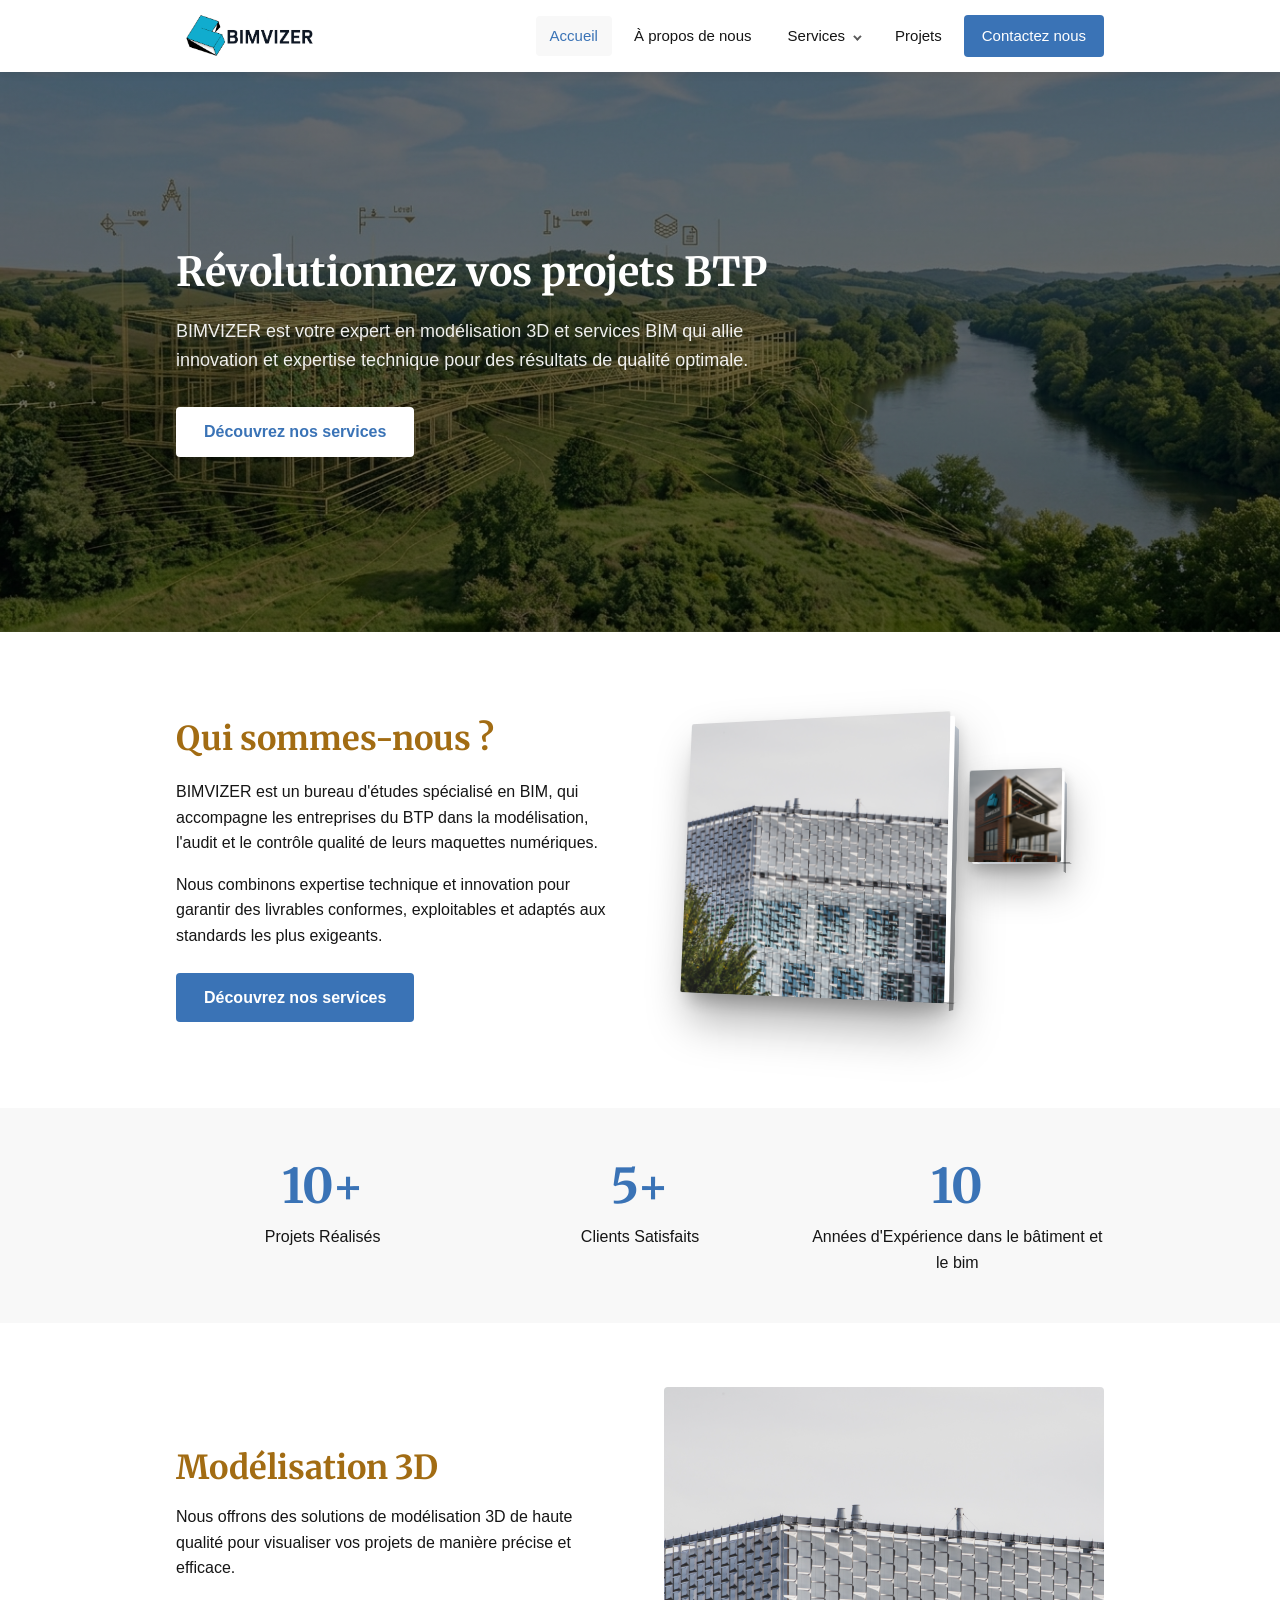
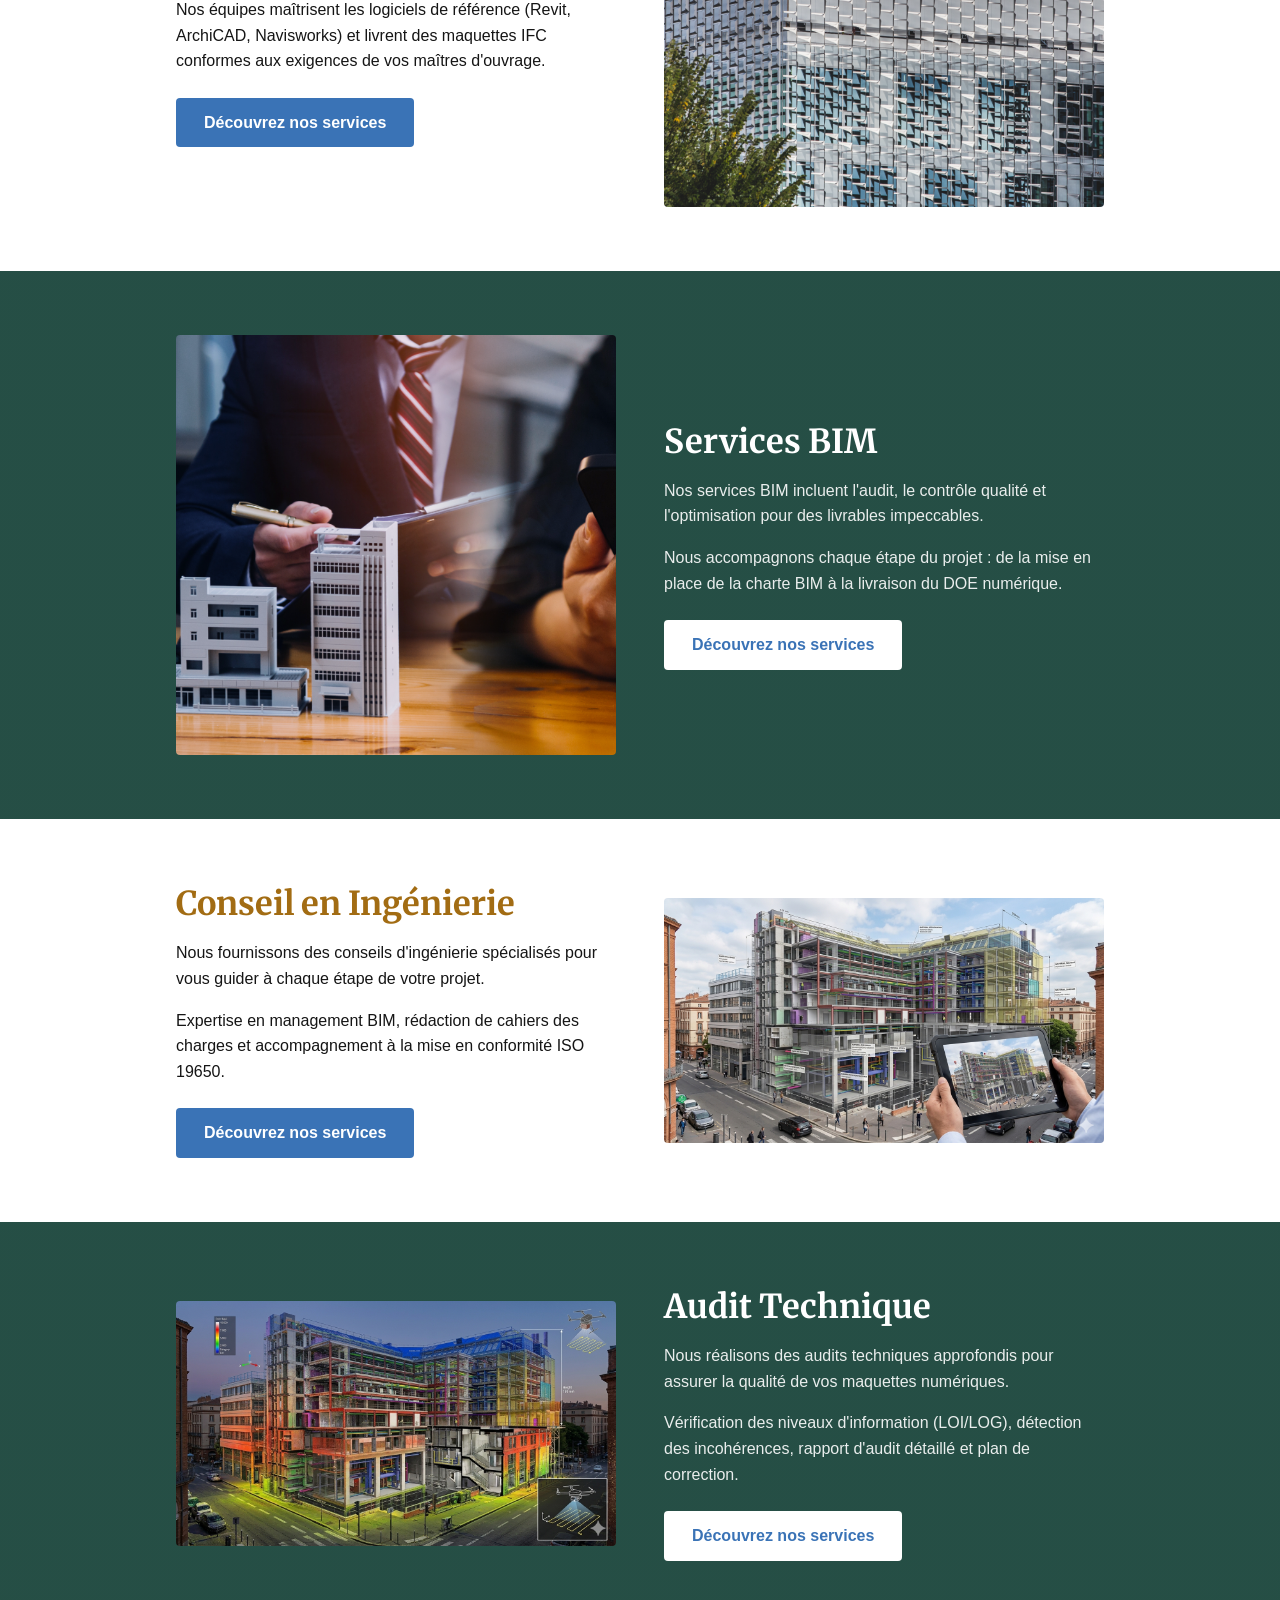
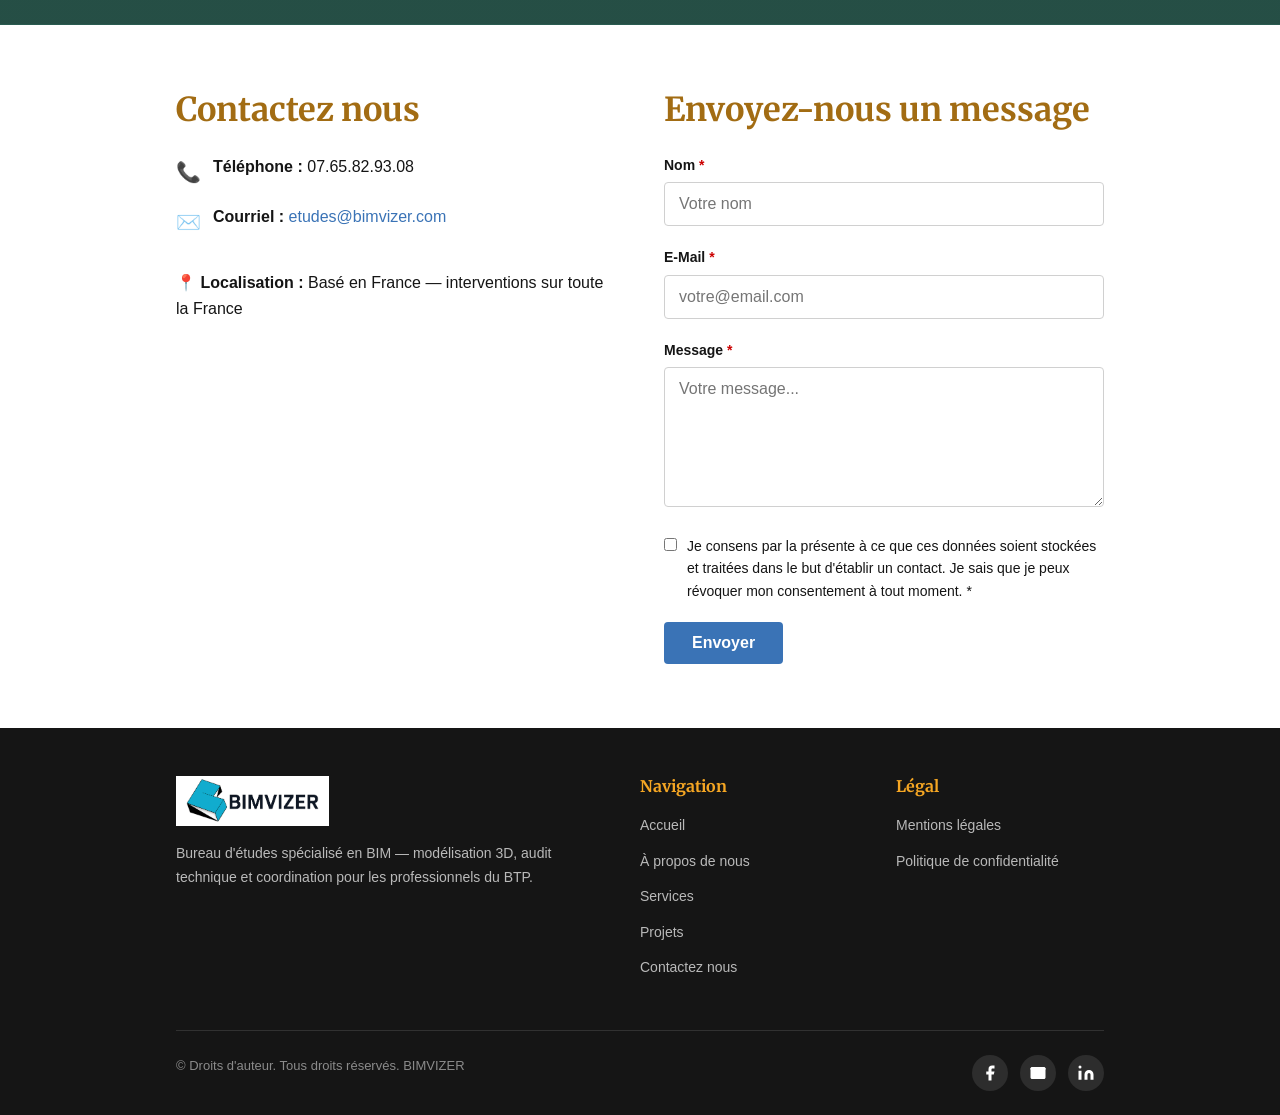
==== commit 73f5929d: "favicon" ====
--- a/index.html
+++ b/index.html
@@ -5,6 +5,7 @@
   <meta name="viewport" content="width=device-width, initial-scale=1">
   <title>BIMVIZER - Experts en Modélisation et Services BIM</title>
   <meta name="description" content="Découvrez BIMVIZER, votre partenaire en modélisation 3D et audit technique pour projet BTP.">
+  <link rel="icon" href="/assets/images/favicon.png" type="image/png">
   <link rel="stylesheet" href="css/style.css">
 </head>
 <body>
@@ -210,7 +211,7 @@
   <div class="footer-inner">
     <div class="footer-top">
       <div class="footer-brand">
-        <img src="assets/images/logo-nav.png" alt="BIMVIZER">
+        <img src="/assets/images/logo-nav.png" alt="BIMVIZER">
         <p>Bureau d'études spécialisé en BIM&nbsp;— modélisation 3D, audit technique et coordination pour les professionnels du BTP.</p>
       </div>
       <div class="footer-col">
@@ -240,7 +241,7 @@
         <a href="mailto:etudes@bimvizer.com" aria-label="Email">
           <svg viewBox="0 0 24 24"><path d="M4 4h16c1.1 0 2 .9 2 2v12c0 1.1-.9 2-2 2H4c-1.1 0-2-.9-2-2V6c0-1.1.9-2 2-2z"/><polyline points="22,6 12,13 2,6" style="fill:none;stroke:currentColor;stroke-width:2"/></svg>
         </a>
-        <a href="https://www.linkedin.com/" target="_blank" rel="noopener" aria-label="LinkedIn">
+        <a href="https://www.linkedin.com/company/bimvizer/" target="_blank" rel="noopener noreferrer" aria-label="LinkedIn">
           <svg viewBox="0 0 24 24"><path d="M16 8a6 6 0 0 1 6 6v7h-4v-7a2 2 0 0 0-2-2 2 2 0 0 0-2 2v7h-4v-7a6 6 0 0 1 6-6z"/><rect x="2" y="9" width="4" height="12"/><circle cx="4" cy="4" r="2"/></svg>
         </a>
       </div>
--- a/css/style.css
+++ b/css/style.css
@@ -695,7 +695,14 @@
   border-bottom: 1px solid rgba(255,255,255,0.12);
   margin-bottom: 24px;
 }
-.footer-brand img { height: 40px; width: auto; margin-bottom: 16px; filter: brightness(0) invert(1); }
+.footer-brand img {
+  height: 50px;
+  width: auto;
+  max-width: 100%;
+  margin-bottom: 16px;
+  background: transparent;
+  display: block;
+}
 .footer-brand p { font-size: 14px; color: rgba(255,255,255,0.7); line-height: 1.7; }
 .footer-col h4 {
   font-family: 'Merriweather', serif;
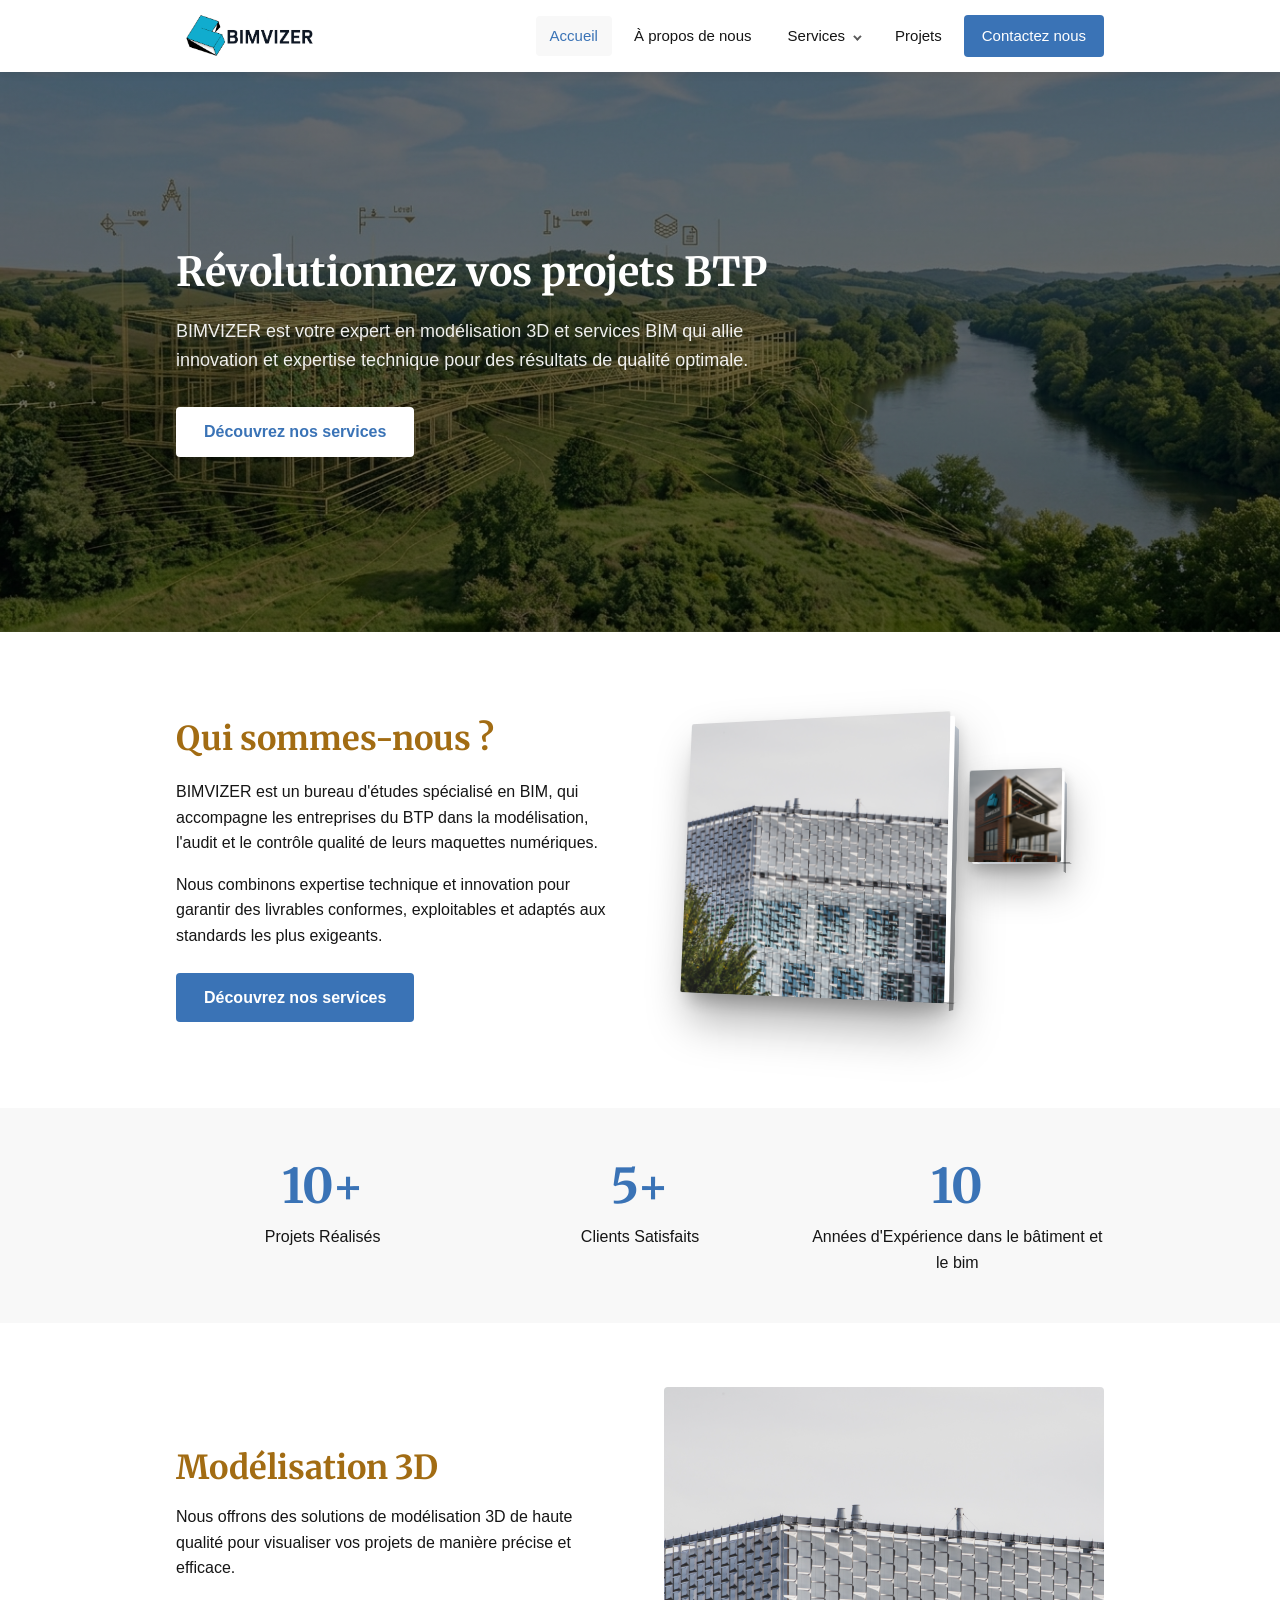
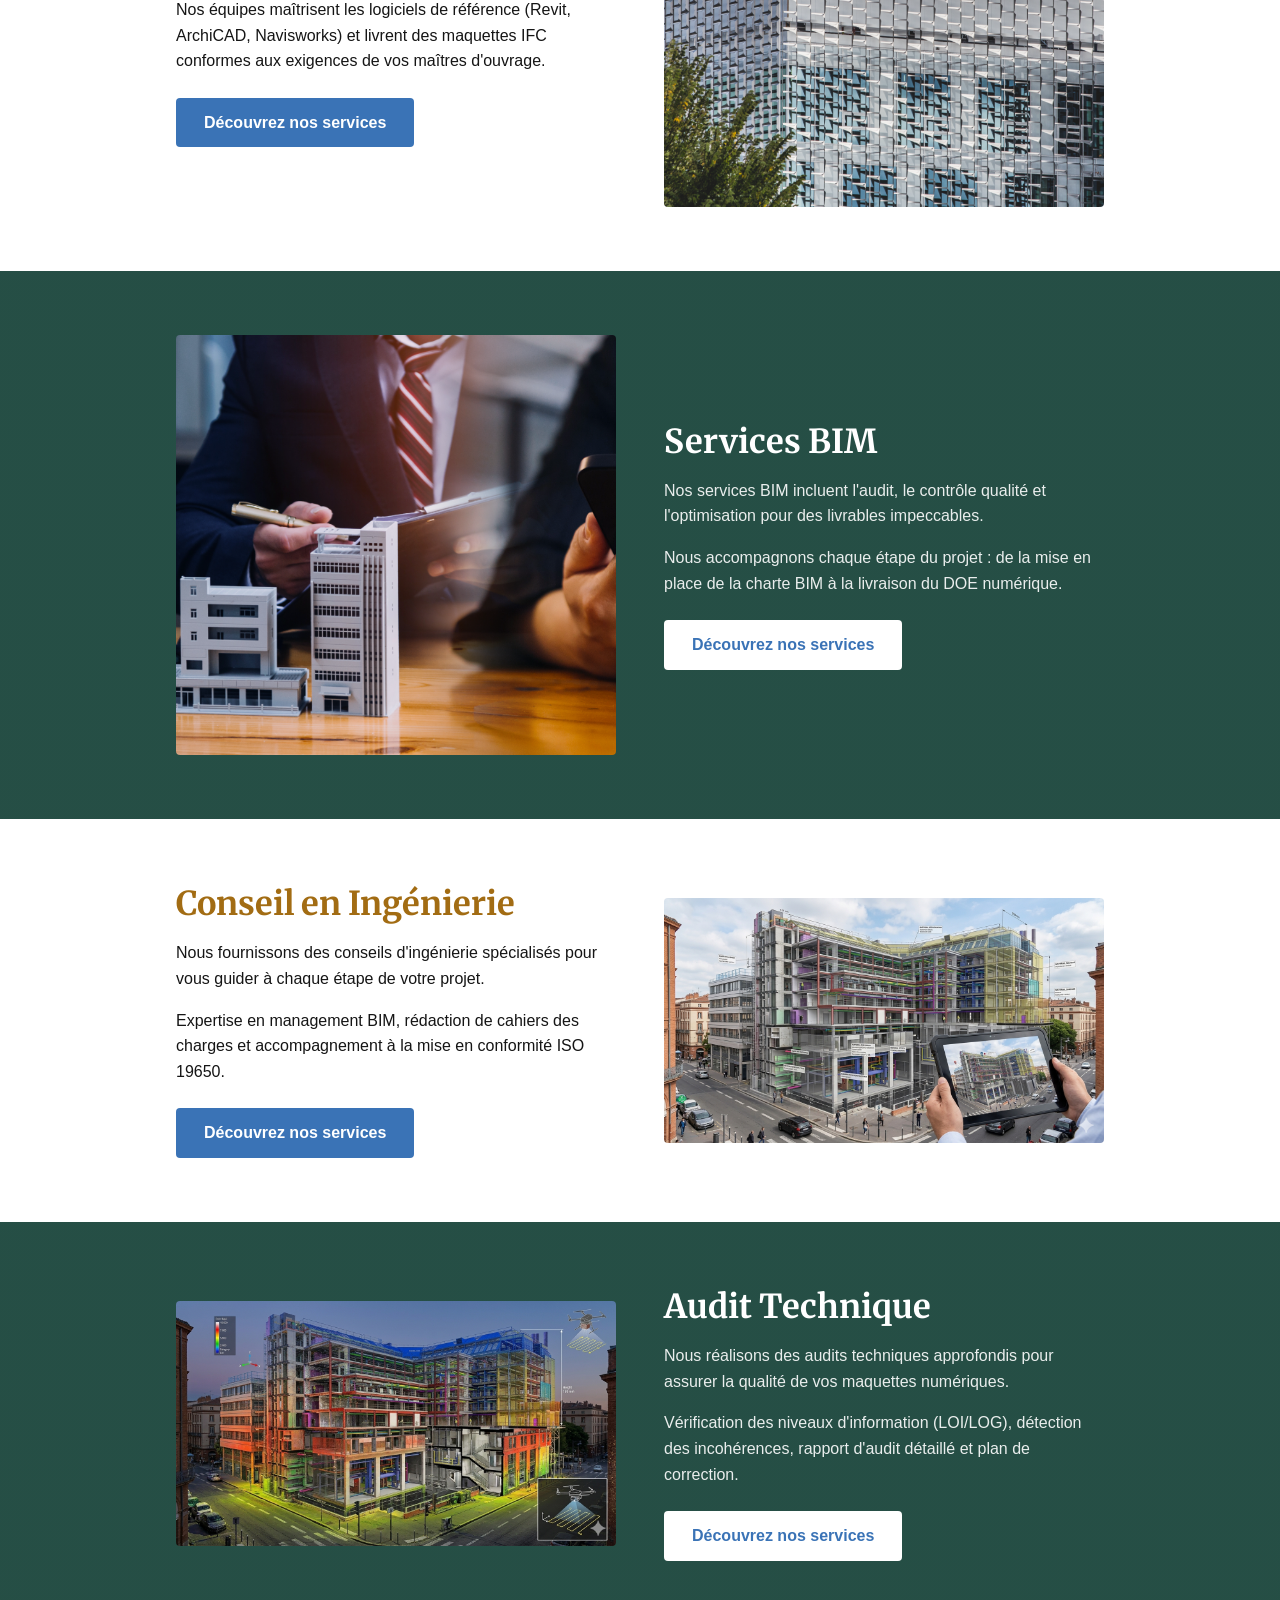
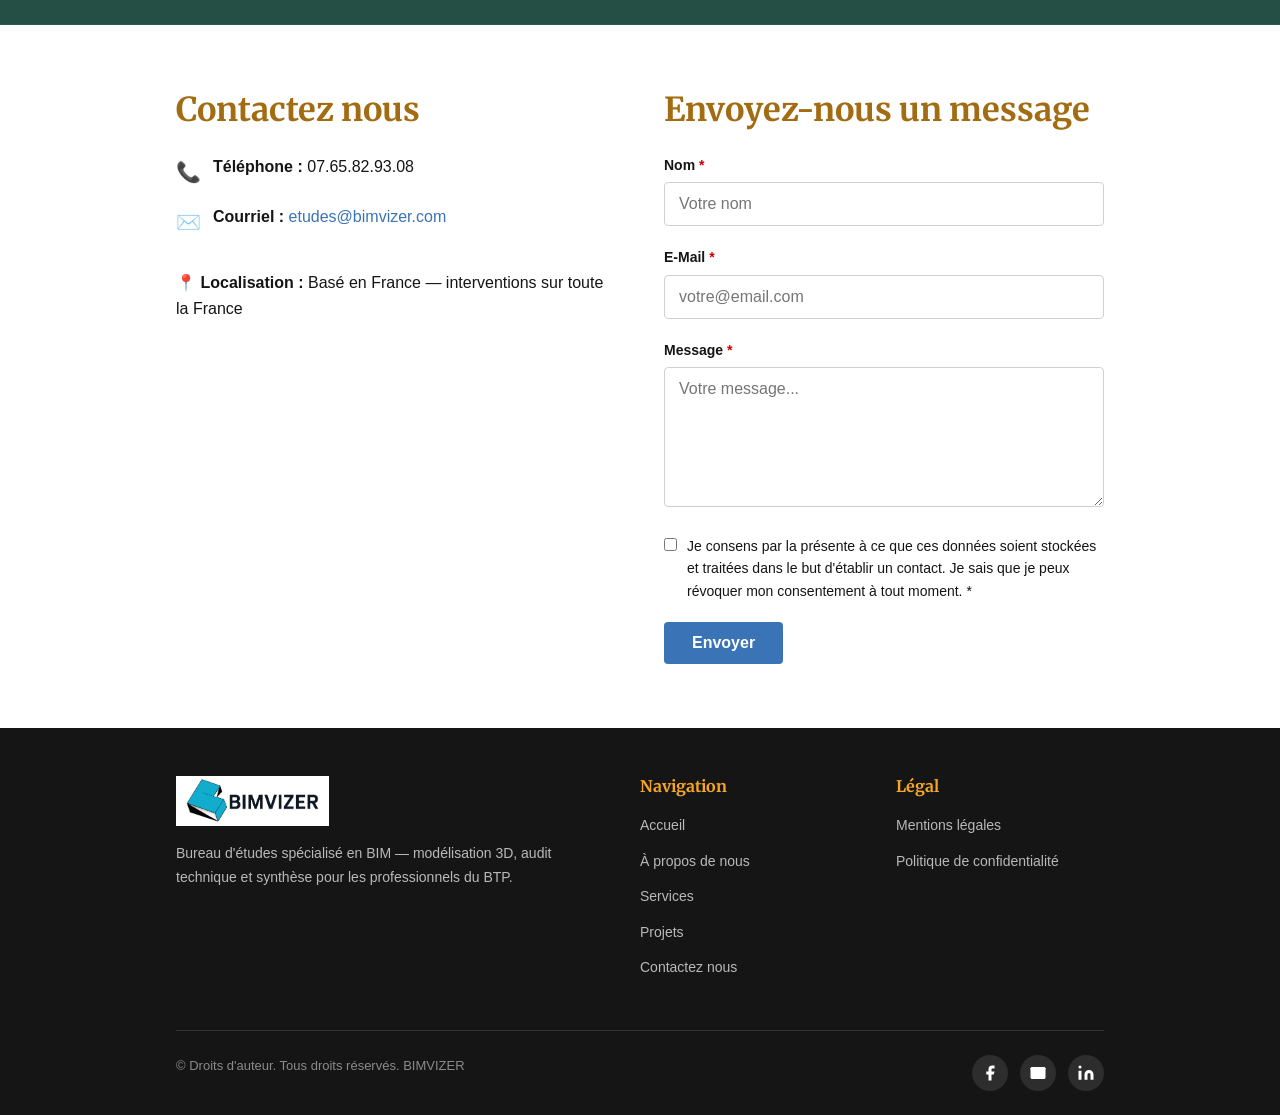
==== commit 780e1169: "synthese" ====
--- a/index.html
+++ b/index.html
@@ -5,8 +5,24 @@
   <meta name="viewport" content="width=device-width, initial-scale=1">
   <title>BIMVIZER - Experts en Modélisation et Services BIM</title>
   <meta name="description" content="Découvrez BIMVIZER, votre partenaire en modélisation 3D et audit technique pour projet BTP.">
-  <link rel="icon" href="/assets/images/favicon.png" type="image/png">
+  <link rel="icon" href="/favicon.ico">
+  <link rel="icon" type="image/png" sizes="32x32" href="/favicon-32x32.png">
+  <link rel="icon" type="image/png" sizes="16x16" href="/favicon-16x16.png">
+  <link rel="apple-touch-icon" href="/apple-touch-icon.png">
+  <link rel="manifest" href="/site.webmanifest">
   <link rel="stylesheet" href="css/style.css">
+  <script type="application/ld+json">
+  {
+    "@context": "https://schema.org",
+    "@type": "Organization",
+    "name": "BIMVIZER",
+    "url": "https://www.bimvizer.com",
+    "logo": "https://www.bimvizer.com/assets/images/logo.png",
+    "sameAs": [
+      "https://www.linkedin.com/company/bimvizer"
+    ]
+  }
+  </script>
 </head>
 <body>
 
@@ -28,7 +44,7 @@
         <div class="nav-dropdown__menu">
           <a href="pages/modelisation-3d.html">Modélisation 3D BIM</a>
           <a href="pages/audit-bim.html">Audit & Contrôle qualité BIM</a>
-          <a href="pages/coordination-bim.html">Coordination BIM</a>
+          <a href="pages/coordination-bim.html">Synthèse BIM</a>
           <a href="pages/services.html#releve">Relevé / Scan 3D</a>
         </div>
       </div>
@@ -64,7 +80,7 @@
           <img src="assets/images/bim-model-1.png" alt="Maquette BIM">
         </div>
         <div class="img-3d-wrap img-3d-wrap--secondary">
-          <img src="assets/images/bim-model-2.png" alt="Coordination BIM">
+          <img src="assets/images/bim-model-2.png" alt="Synthèse BIM">
         </div>
       </div>
     </div>
@@ -136,7 +152,7 @@
         <a href="pages/coordination-bim.html" class="btn btn--primary">Découvrez nos services</a>
       </div>
       <div class="service-image fade-up">
-        <img src="assets/images/coordination.png" alt="Coordination BIM">
+        <img src="assets/images/coordination.png" alt="Synthèse BIM">
       </div>
     </div>
   </div>
@@ -212,7 +228,7 @@
     <div class="footer-top">
       <div class="footer-brand">
         <img src="/assets/images/logo-nav.png" alt="BIMVIZER">
-        <p>Bureau d'études spécialisé en BIM&nbsp;— modélisation 3D, audit technique et coordination pour les professionnels du BTP.</p>
+        <p>Bureau d'études spécialisé en BIM&nbsp;— modélisation 3D, audit technique et synthèse pour les professionnels du BTP.</p>
       </div>
       <div class="footer-col">
         <h4>Navigation</h4>
